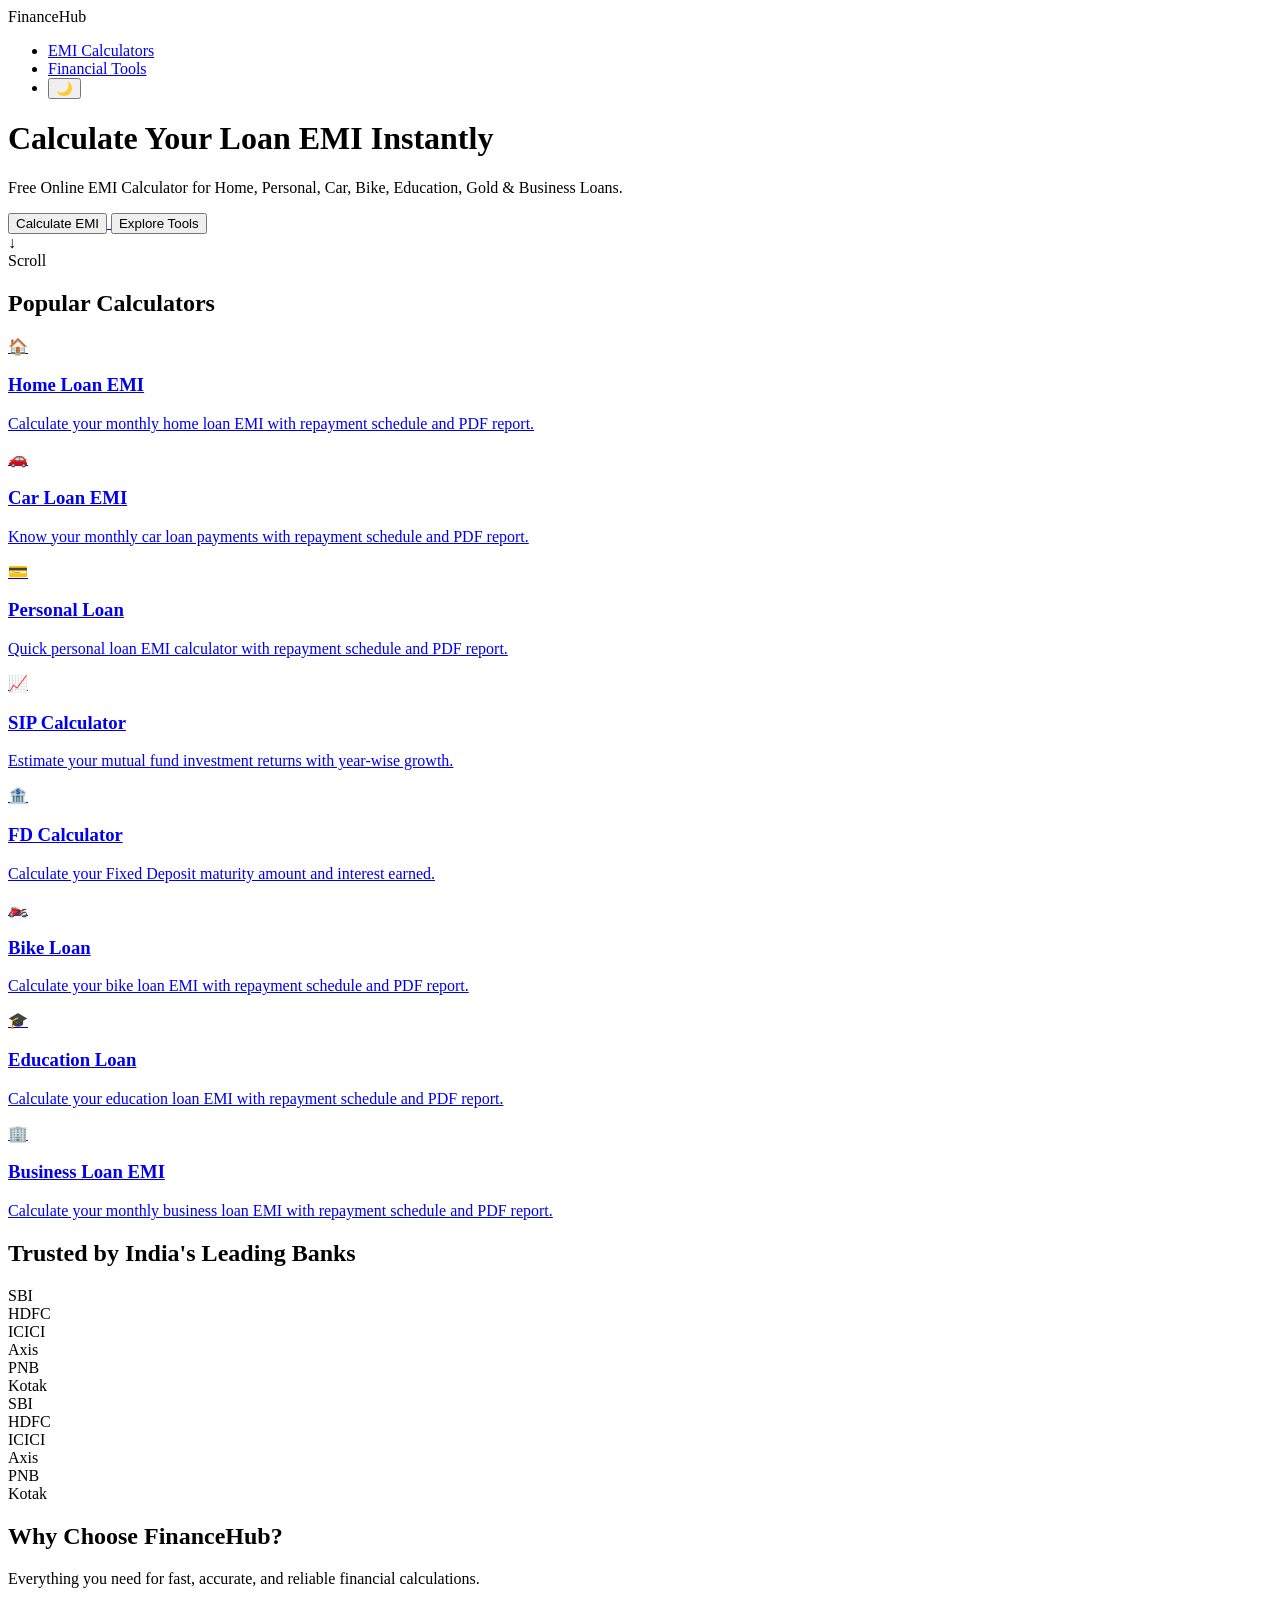
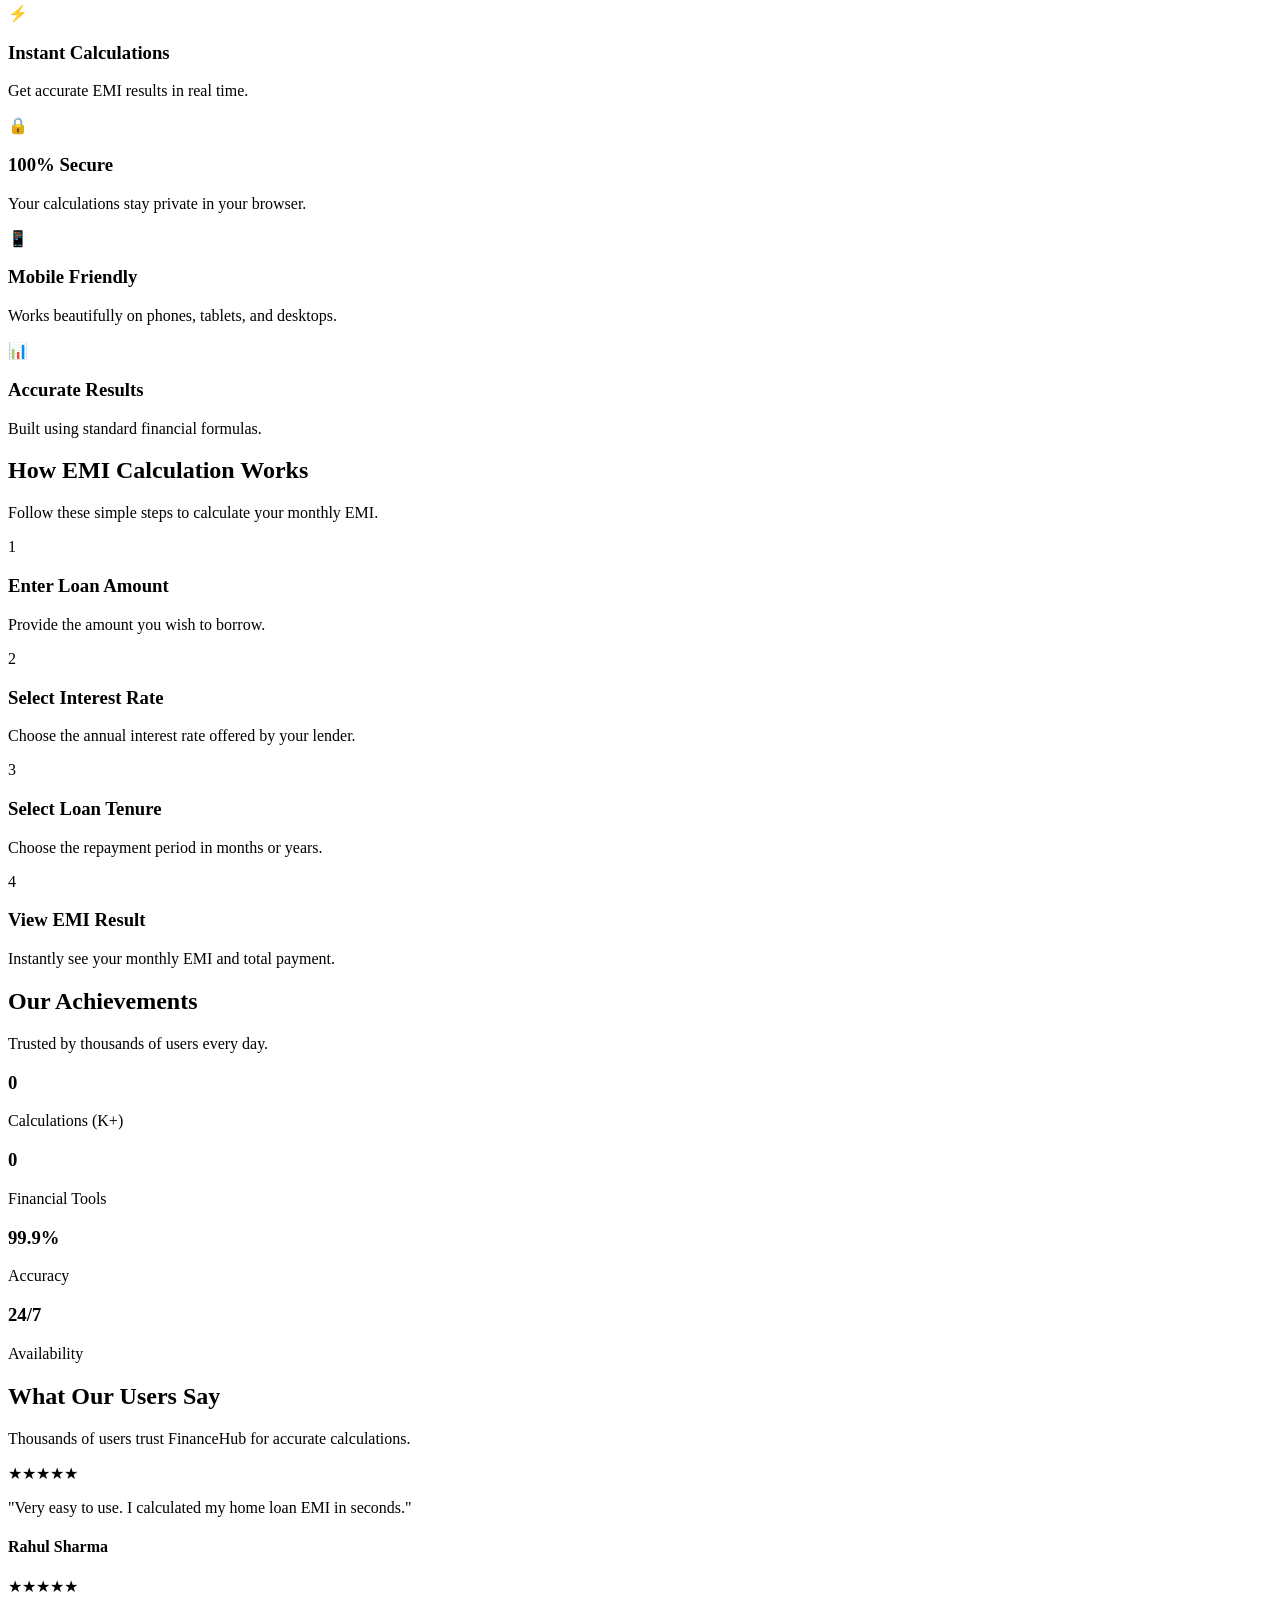
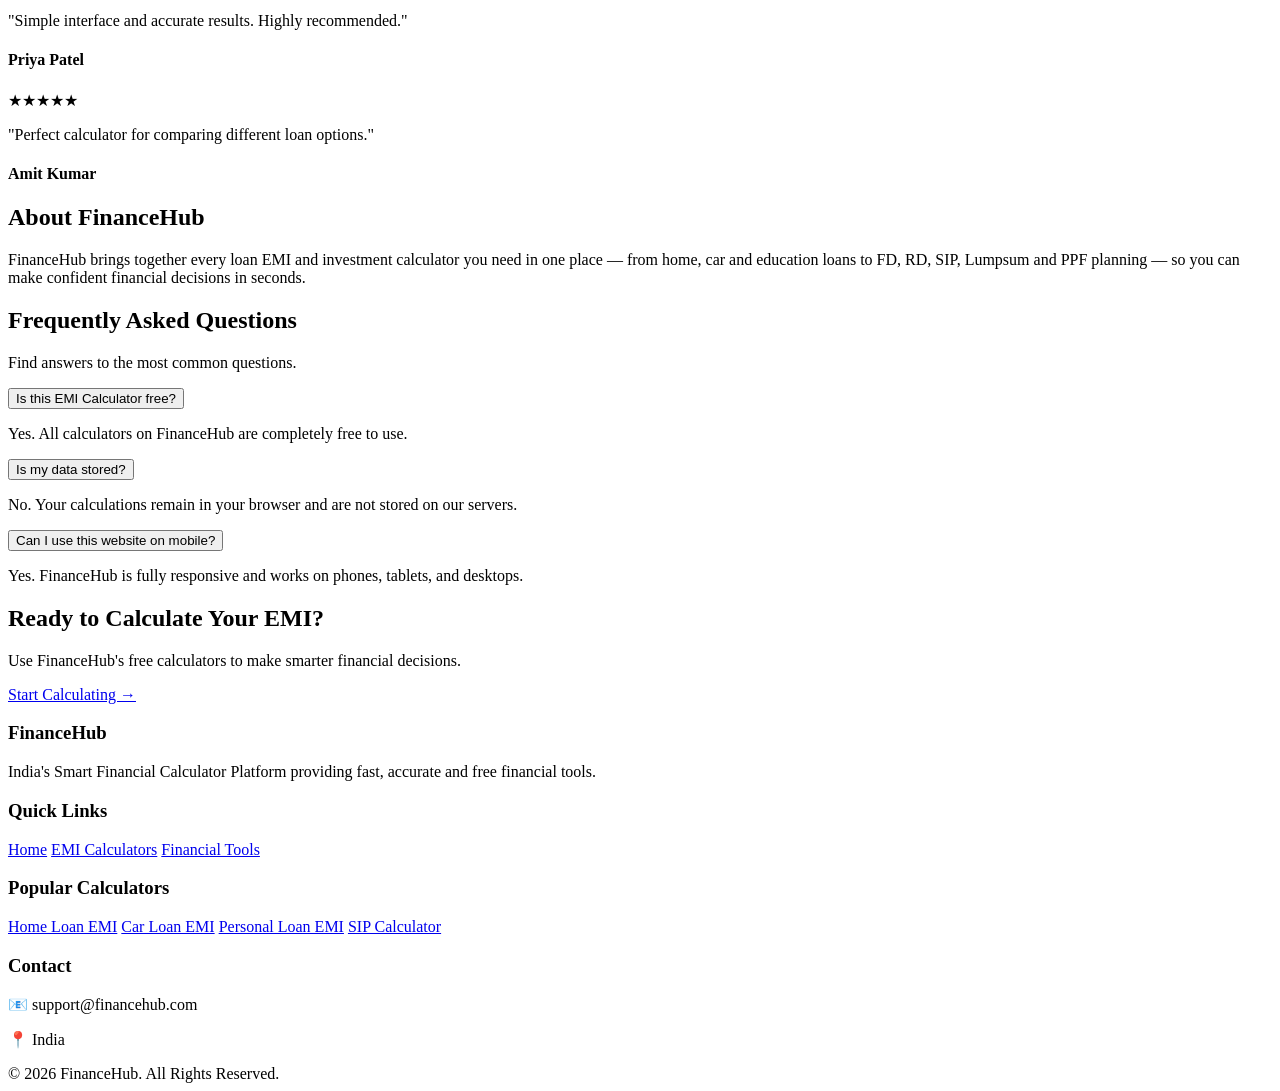
==== index.html @ 059f10df "Add files via upload" ====
<!DOCTYPE html>
<html lang="en">

<head>
    <meta charset="UTF-8">
    <meta name="viewport" content="width=device-width, initial-scale=1.0">

    <title>Finance Calculator Hub</title>

    <link rel="stylesheet" href="css/style.css">
</head>


<body>

    <!-- Navigation Bar -->
    <nav class="navbar">

        <div class="logo">
            FinanceHub
        </div>

        <ul class="menu">

            <li><a href="calculators.html">EMI Calculators</a></li>

            <li><a href="calculators.html">Financial Tools</a></li>

            <li><button id="themeToggle" class="theme-btn" aria-label="Toggle dark mode">🌙</button></li>

        </ul>

    </nav>
<!-- Hero Section -->
<header class="hero">

    <div class="background">
        <div class="blob blob1"></div>
        <div class="blob blob2"></div>
    </div>

    <div class="hero-content">

        <h1>
            Calculate Your Loan EMI
            <span>Instantly</span>
        </h1>

        <p>
            Free Online EMI Calculator for Home, Personal,
            Car, Bike, Education, Gold & Business Loans.
        </p>

        <div class="hero-buttons">

<a href="calculators/home-loan.html">
            <button class="primary-btn">
                Calculate EMI
            </button>
</a>
<a href="calculators.html">
            <button  class="secondary-btn">
                Explore Tools
            </button>
</a>
        </div>

    </div>

    <div class="scroll-indicator">
        ↓<br>
        Scroll
    </div>

</header>

<section class="calculators">

    <h2>Popular Calculators</h2>

    <div class="calculator-grid">
<a href="calculators/home-loan.html" class="calculator-card">
        <div class="card">
            
            <div class="icon">🏠</div>
            <h3>Home Loan EMI</h3>
            <p>Calculate your monthly home loan EMI with repayment schedule and PDF report.</p>
            
        </div>
</a>
<a href="calculators/car-loan.html" class="calculator-card">
        <div class="card">
            <div class="icon">🚗</div>
            <h3>Car Loan EMI</h3>
            <p>Know your monthly car loan payments with repayment schedule and PDF report.</p>
        </div>
</a>
<a href="calculators/personal-loan.html" class="calculator-card">
        <div class="card">
            <div class="icon">💳</div>
            <h3>Personal Loan</h3>
            <p>Quick personal loan EMI calculator with repayment schedule and PDF report.</p>
        </div>
</a>
<a href="calculators/sip-calculator.html" class="calculator-card">
        <div class="card">
            <div class="icon">📈</div>
            <h3>SIP Calculator</h3>
            <p>Estimate your mutual fund investment returns with year-wise growth.</p>
        </div>
</a>
<a href="calculators/fd-calculator.html" class="calculator-card">
        <div class="card">
            <div class="icon">🏦</div>
            <h3>FD Calculator</h3>
            <p>Calculate your Fixed Deposit maturity amount and interest earned.</p>
        </div>
</a>
<a href="calculators/bike-loan.html" class="calculator-card">
        <div class="card">
            <div class="icon">🏍️</div>
            <h3>Bike Loan</h3>
            <p>Calculate your bike loan EMI with repayment schedule and PDF report.</p>
        </div>
</a>
<a href="calculators/education-loan.html" class="calculator-card">
        <div class="card">
            <div class="icon">🎓</div>
            <h3>Education Loan</h3>
            <p>Calculate your education loan EMI with repayment schedule and PDF report.</p>
        </div>
</a>
<a href="calculators/business-loan.html" class="calculator-card">
        <div class="card">
            
            <div class="icon">🏢</div>
            <h3>Business Loan EMI</h3>
            <p>Calculate your monthly business loan EMI with repayment schedule and PDF report.</p>
            
        </div>
</a>
    </div>

</section>
<section class="trusted">

    <h2>Trusted by India's Leading Banks</h2>

    <div class="marquee">

        <div class="marquee-track">

            <div class="bank">SBI</div>
            <div class="bank">HDFC</div>
            <div class="bank">ICICI</div>
            <div class="bank">Axis</div>
            <div class="bank">PNB</div>
            <div class="bank">Kotak</div>

            <!-- Repeat for smooth looping -->

            <div class="bank">SBI</div>
            <div class="bank">HDFC</div>
            <div class="bank">ICICI</div>
            <div class="bank">Axis</div>
            <div class="bank">PNB</div>
            <div class="bank">Kotak</div>

        </div>

    </div>

</section>
<!-- ===========================
     Why Choose FinanceHub
=========================== -->

<section class="features reveal">

    <div class="section-title">
        <h2>Why Choose FinanceHub?</h2>
        
        <p>Everything you need for fast, accurate, and reliable financial calculations.</p>
    </div>
    

    <div class="feature-grid">

        <div class="feature-card">
            <div class="feature-icon">⚡</div>
            <h3>Instant Calculations</h3>
            <p>Get accurate EMI results in real time.</p>
        </div>

        <div class="feature-card">
            <div class="feature-icon">🔒</div>
            <h3>100% Secure</h3>
            <p>Your calculations stay private in your browser.</p>
        </div>

        <div class="feature-card">
            <div class="feature-icon">📱</div>
            <h3>Mobile Friendly</h3>
            <p>Works beautifully on phones, tablets, and desktops.</p>
        </div>

        <div class="feature-card">
            <div class="feature-icon">📊</div>
            <h3>Accurate Results</h3>
            <p>Built using standard financial formulas.</p>
        </div>

    </div>

</section>
<section class="process reveal">

    <div class="section-title">
        <h2>How EMI Calculation Works</h2>
        <p>Follow these simple steps to calculate your monthly EMI.</p>
    </div>

    <div class="timeline">

        <div class="timeline-item">
            <div class="circle">1</div>
            <div class="content">
                <h3>Enter Loan Amount</h3>
                <p>Provide the amount you wish to borrow.</p>
            </div>
        </div>

        <div class="timeline-item">
            <div class="circle">2</div>
            <div class="content">
                <h3>Select Interest Rate</h3>
                <p>Choose the annual interest rate offered by your lender.</p>
            </div>
        </div>

        <div class="timeline-item">
            <div class="circle">3</div>
            <div class="content">
                <h3>Select Loan Tenure</h3>
                <p>Choose the repayment period in months or years.</p>
            </div>
        </div>

        <div class="timeline-item">
            <div class="circle">4</div>
            <div class="content">
                <h3>View EMI Result</h3>
                <p>Instantly see your monthly EMI and total payment.</p>
            </div>
        </div>

    </div>

</section>
<!-- ===========================
     Statistics
=========================== -->

<section class="stats reveal">

    <div class="section-title">
        <h2>Our Achievements</h2>
        <p>Trusted by thousands of users every day.</p>
    </div>

    <div class="stats-grid">

        <div class="stat-card">
            <h3 class="counter" data-target="500">0</h3>
            <p>Calculations (K+)</p>
        </div>

        <div class="stat-card">
            <h3 class="counter" data-target="50">0</h3>
            <p>Financial Tools</p>
        </div>

        <div class="stat-card">
            <h3>99.9%</h3>
            <p>Accuracy</p>
        </div>

        <div class="stat-card">
            <h3>24/7</h3>
            <p>Availability</p>
        </div>

    </div>

</section>
<!-- ===========================
     Testimonials
=========================== -->

<section class="testimonials reveal">

    <div class="section-title">
        <h2>What Our Users Say</h2>
        <p>Thousands of users trust FinanceHub for accurate calculations.</p>
    </div>

    <div class="testimonial-grid">

        <div class="testimonial-card">
            <div class="stars">★★★★★</div>
            <p>"Very easy to use. I calculated my home loan EMI in seconds."</p>
            <h4>Rahul Sharma</h4>
        </div>

        <div class="testimonial-card">
            <div class="stars">★★★★★</div>
            <p>"Simple interface and accurate results. Highly recommended."</p>
            <h4>Priya Patel</h4>
        </div>

        <div class="testimonial-card">
            <div class="stars">★★★★★</div>
            <p>"Perfect calculator for comparing different loan options."</p>
            <h4>Amit Kumar</h4>
        </div>

    </div>

</section>
<section class="loan-info">

    <h2>About FinanceHub</h2>

    <p>
        FinanceHub brings together every loan EMI and investment calculator
        you need in one place — from home, car and education loans to FD,
        RD, SIP, Lumpsum and PPF planning — so you can make confident
        financial decisions in seconds.
    </p>

</section>
<!-- ===========================
     FAQ
=========================== -->

<section class="faq reveal">

    <div class="section-title">
        <h2>Frequently Asked Questions</h2>
        <p>Find answers to the most common questions.</p>
    </div>

    <div class="faq-container">

        <div class="faq-item">
            <button class="faq-question">
                Is this EMI Calculator free?
            </button>

            <div class="faq-answer">
                <p>Yes. All calculators on FinanceHub are completely free to use.</p>
            </div>
        </div>

        <div class="faq-item">
            <button class="faq-question">
                Is my data stored?
            </button>

            <div class="faq-answer">
                <p>No. Your calculations remain in your browser and are not stored on our servers.</p>
            </div>
        </div>

        <div class="faq-item">
            <button class="faq-question">
                Can I use this website on mobile?
            </button>

            <div class="faq-answer">
                <p>Yes. FinanceHub is fully responsive and works on phones, tablets, and desktops.</p>
            </div>
        </div>

    </div>

</section>
<!-- ===========================
     Call To Action
=========================== -->

<section class="cta reveal">

    <div class="cta-content">

        <h2>Ready to Calculate Your EMI?</h2>

        <p>
            Use FinanceHub's free calculators to make smarter financial decisions.
        </p>

        <a href="calculators.html" class="cta-button">
            Start Calculating →
        </a>

    </div>

</section>
<!-- ===========================
     Footer
=========================== -->

<footer class="footer">

    <div class="footer-grid">

        <div class="footer-column">
            <h3>FinanceHub</h3>
            <p>
                India's Smart Financial Calculator Platform providing fast,
                accurate and free financial tools.
            </p>
        </div>

        <div class="footer-column">
            <h3>Quick Links</h3>

            <a href="index.html">Home</a>
            <a href="calculators.html">EMI Calculators</a>
            <a href="calculators.html">Financial Tools</a>
        </div>

        <div class="footer-column">
            <h3>Popular Calculators</h3>

            <a href="calculators/home-loan.html">Home Loan EMI</a>
            <a href="calculators/car-loan.html">Car Loan EMI</a>
            <a href="calculators/personal-loan.html">Personal Loan EMI</a>
            <a href="calculators/sip-calculator.html">SIP Calculator</a>
        </div>

        <div class="footer-column">
            <h3>Contact</h3>

            <p>📧 support@financehub.com</p>
            <p>📍 India</p>
        </div>

    </div>

    <div class="footer-bottom">
        © 2026 FinanceHub. All Rights Reserved.
    </div>

</footer>
<script src="js/homepage.js"></script>
<script src="js/theme.js"></script>
</body>

</html>
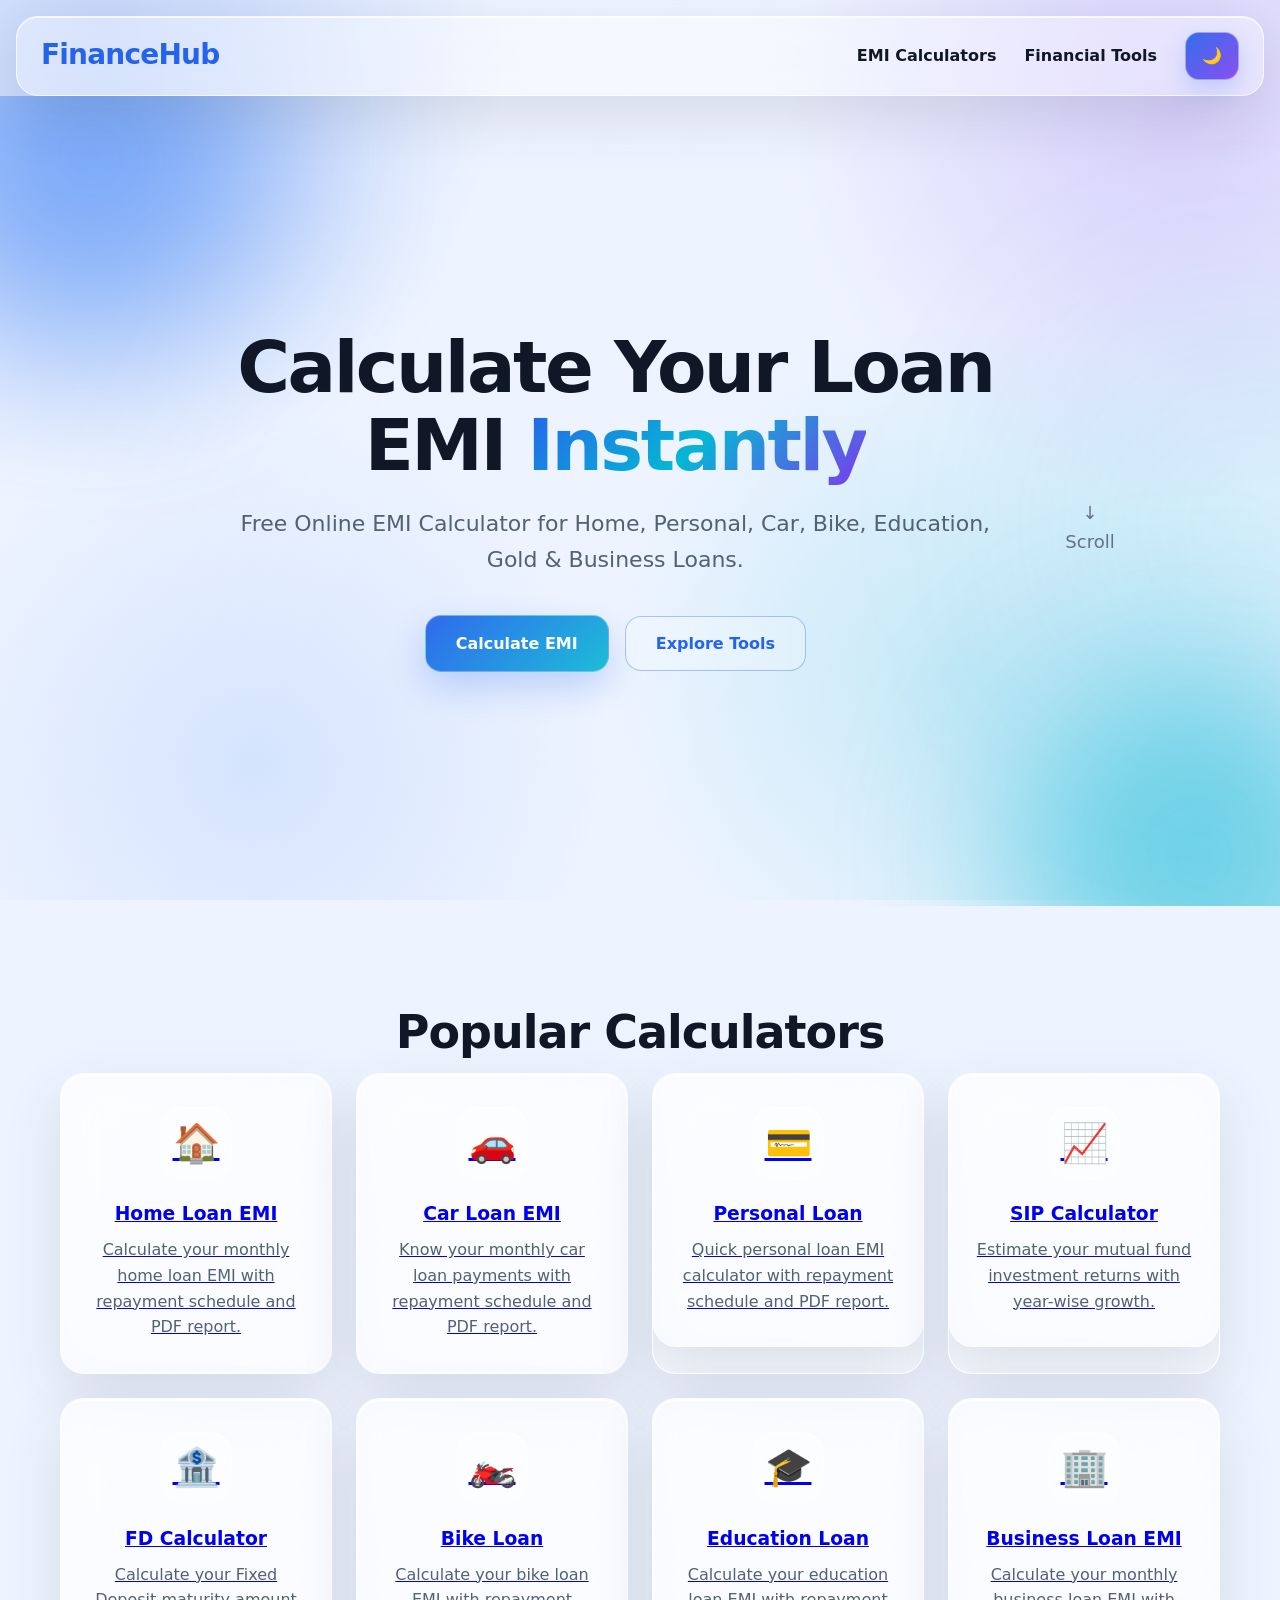
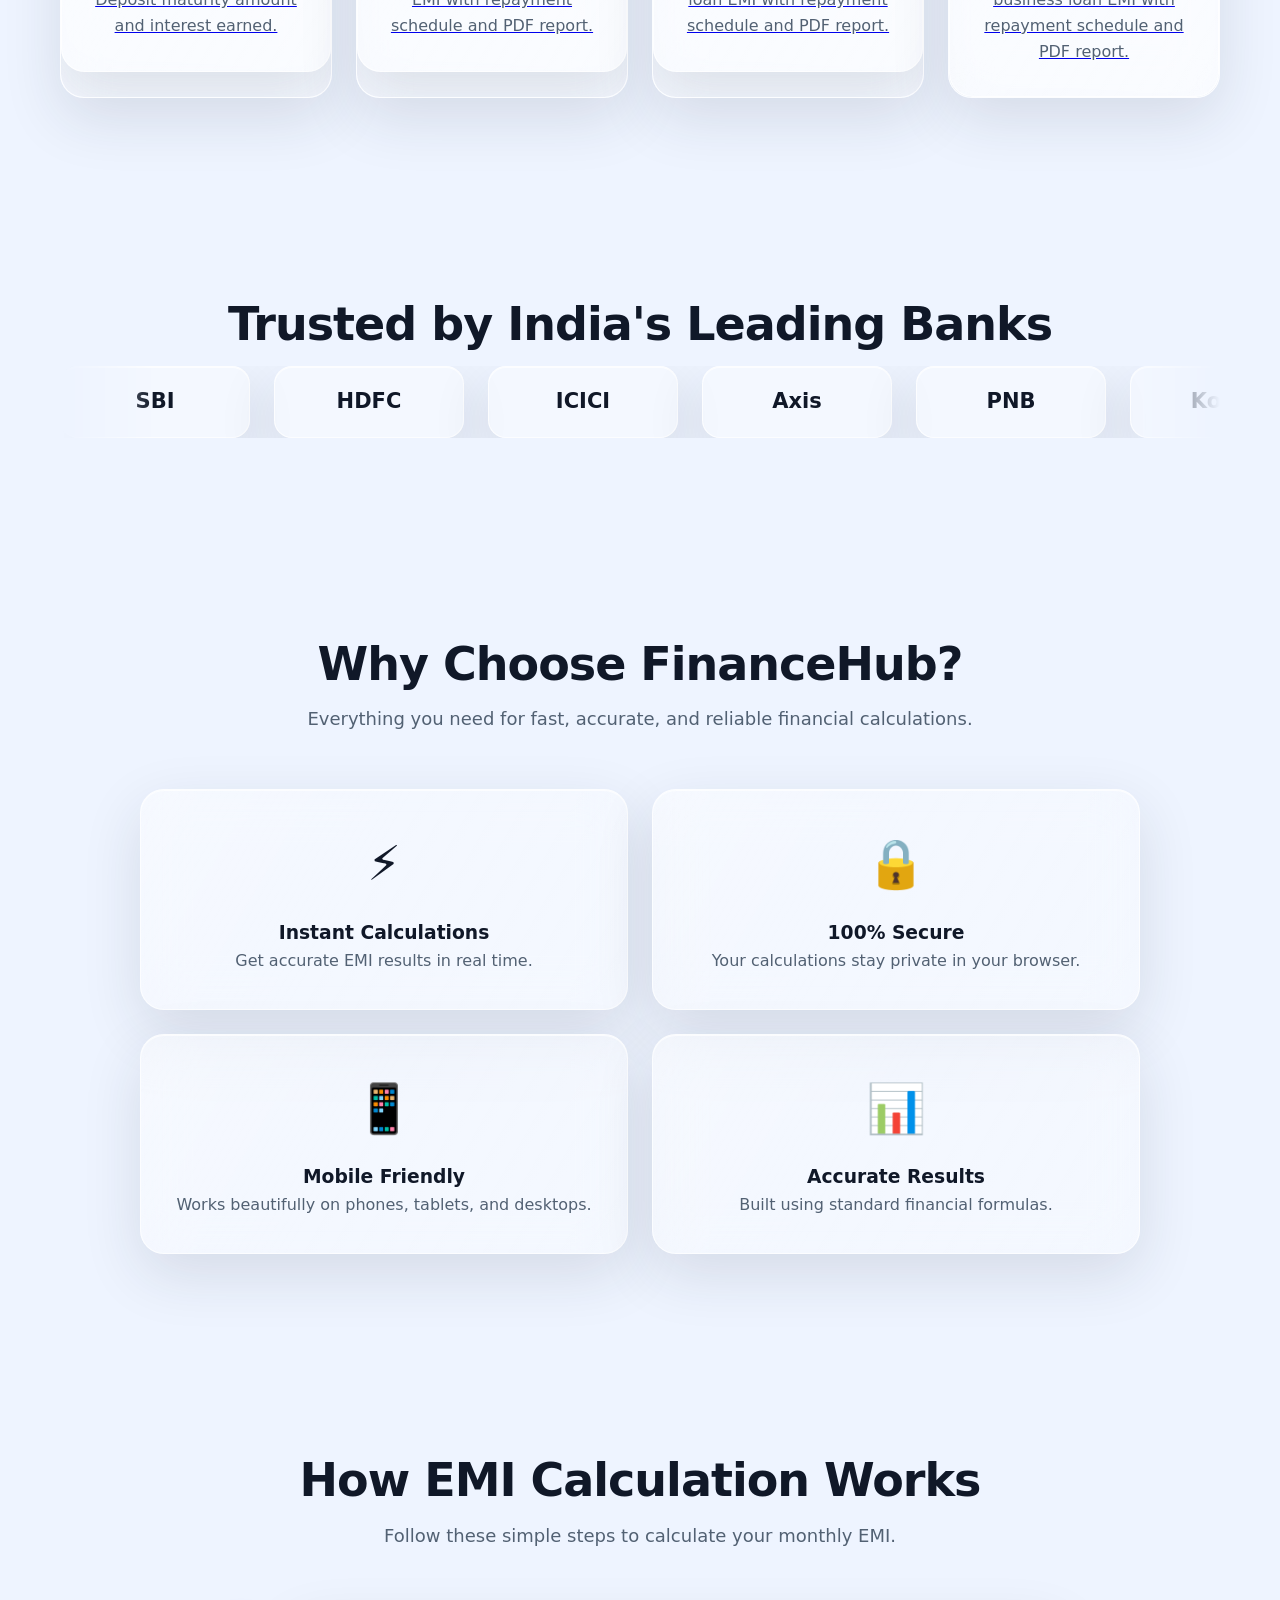
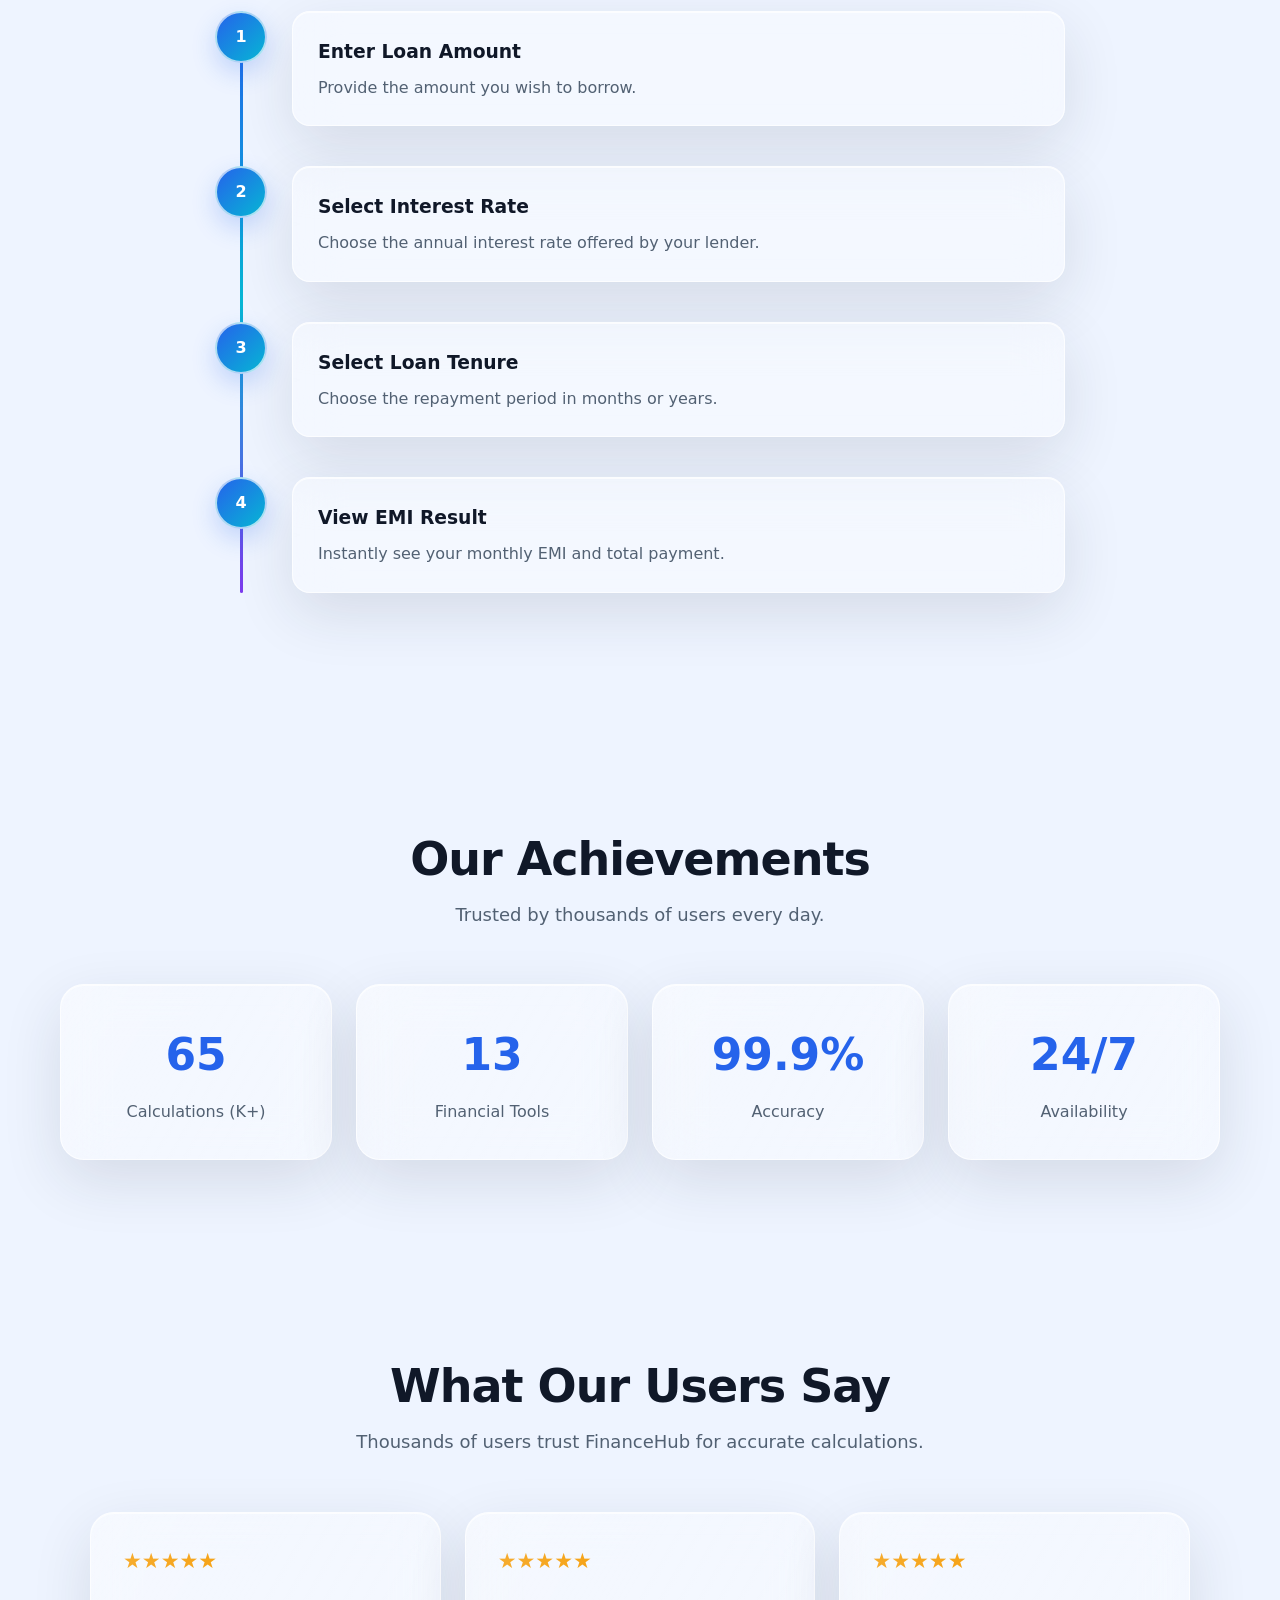
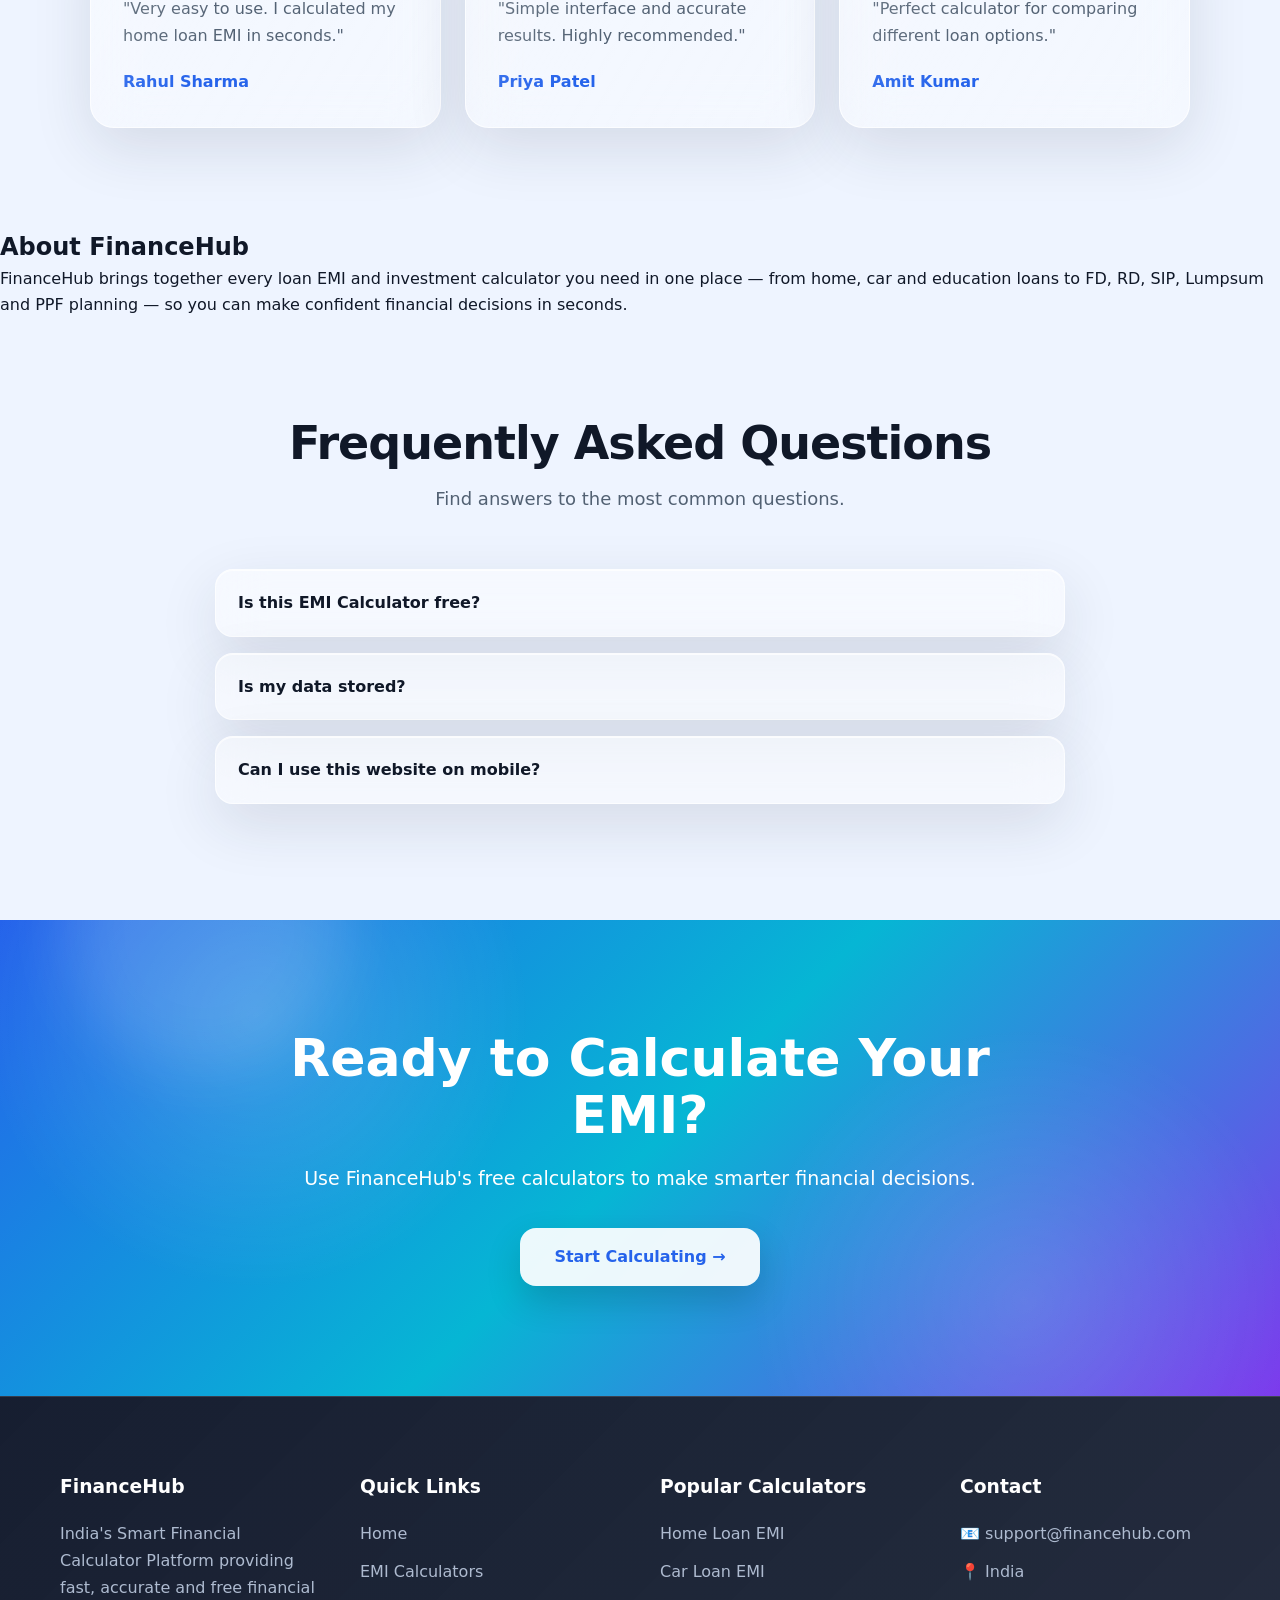
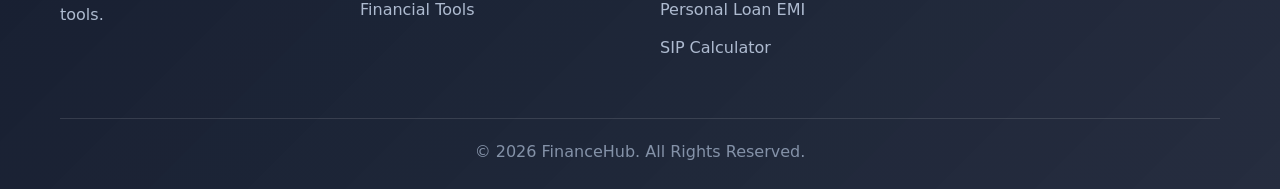
==== commit 086cce44: "Insert Google Ads script in index.html Added Google Ads script to the head section." ====
--- a/index.html
+++ b/index.html
@@ -2,6 +2,8 @@
 <html lang="en">
 
 <head>
+    <script async src="https://pagead2.googlesyndication.com/pagead/js/adsbygoogle.js?client=ca-pub-7634598987290374"
+     crossorigin="anonymous"></script>
     <meta charset="UTF-8">
     <meta name="viewport" content="width=device-width, initial-scale=1.0">
 
@@ -457,4 +459,4 @@
 <script src="js/theme.js"></script>
 </body>
 
-</html>+</html>
--- a/css/style.css
+++ b/css/style.css
@@ -0,0 +1,2076 @@
+/* =========================================================
+   FinanceHub — Complete Liquid Glass Design System
+   Replace your existing css/style.css with this file.
+   ========================================================= */
+
+/* =========================
+   1. Design Tokens
+   ========================= */
+:root {
+    --bg-color: #eef4ff;
+    --bg-secondary: #e5efff;
+
+    --text-color: #101828;
+    --text-primary: #101828;
+    --text-secondary: #526173;
+    --muted-text: #667085;
+
+    --card-color: rgba(255, 255, 255, 0.42);
+    --card-strong: rgba(255, 255, 255, 0.62);
+    --card-soft: rgba(255, 255, 255, 0.28);
+
+    --glass-bg: rgba(255, 255, 255, 0.34);
+    --glass-bg-strong: rgba(255, 255, 255, 0.58);
+    --glass-border: rgba(255, 255, 255, 0.72);
+
+    --primary-color: #2563eb;
+    --primary: #2563eb;
+    --primary-hover: #1d4ed8;
+    --secondary: #06b6d4;
+    --accent: #7c3aed;
+
+    --border-color: rgba(148, 163, 184, 0.24);
+
+    --bs-color:
+        0 20px 60px rgba(31, 41, 55, 0.10),
+        inset 0 1px 0 rgba(255, 255, 255, 0.70);
+
+    --glass-shadow:
+        0 20px 60px rgba(31, 41, 55, 0.12),
+        inset 0 1px 0 rgba(255, 255, 255, 0.70);
+
+    --glass-blur: blur(24px);
+
+    --radius-sm: 12px;
+    --radius-md: 18px;
+    --radius: 24px;
+    --radius-lg: 32px;
+
+    --container-width: 1200px;
+    --transition: 0.3s ease;
+}
+
+/* =========================
+   2. Dark Theme
+   Works with .dark on body/root
+   ========================= */
+.dark {
+    --bg-color: #070b17;
+    --bg-secondary: #0d1425;
+
+    --text-color: #f8fafc;
+    --text-primary: #f8fafc;
+    --text-secondary: #c4cedd;
+    --muted-text: #98a6ba;
+
+    --card-color: rgba(20, 28, 47, 0.54);
+    --card-strong: rgba(30, 41, 67, 0.70);
+    --card-soft: rgba(30, 41, 67, 0.42);
+
+    --glass-bg: rgba(24, 34, 56, 0.48);
+    --glass-bg-strong: rgba(31, 43, 70, 0.68);
+    --glass-border: rgba(148, 163, 184, 0.20);
+
+    --border-color: rgba(148, 163, 184, 0.20);
+
+    --bs-color:
+        0 24px 70px rgba(0, 0, 0, 0.34),
+        inset 0 1px 0 rgba(255, 255, 255, 0.06);
+
+    --glass-shadow:
+        0 24px 70px rgba(0, 0, 0, 0.34),
+        inset 0 1px 0 rgba(255, 255, 255, 0.06);
+}
+
+/* =========================
+   3. Reset
+   ========================= */
+* {
+    margin: 0;
+    padding: 0;
+    box-sizing: border-box;
+}
+
+html {
+    scroll-behavior: smooth;
+}
+
+body {
+    min-height: 100vh;
+    overflow-x: hidden;
+    color: var(--text-color);
+    font-family: Inter, ui-sans-serif, system-ui, -apple-system, BlinkMacSystemFont,
+        "Segoe UI", sans-serif;
+    line-height: 1.6;
+
+    background:
+        radial-gradient(circle at 8% 8%, rgba(37, 99, 235, 0.24), transparent 28%),
+        radial-gradient(circle at 92% 12%, rgba(124, 58, 237, 0.20), transparent 28%),
+        radial-gradient(circle at 75% 75%, rgba(6, 182, 212, 0.18), transparent 30%),
+        radial-gradient(circle at 20% 85%, rgba(59, 130, 246, 0.14), transparent 28%),
+        var(--bg-color);
+
+    background-attachment: fixed;
+    transition:
+        background 0.4s ease,
+        color 0.3s ease;
+}
+
+body::before {
+    content: "";
+    position: fixed;
+    inset: 0;
+    z-index: -2;
+    pointer-events: none;
+    background:
+        linear-gradient(
+            120deg,
+            rgba(255, 255, 255, 0.08),
+            transparent 35%,
+            rgba(255, 255, 255, 0.05)
+        );
+}
+
+body::after {
+    content: "";
+    position: fixed;
+    width: 420px;
+    height: 420px;
+    right: -180px;
+    top: 35%;
+    z-index: -1;
+    pointer-events: none;
+    border-radius: 50%;
+    background: rgba(6, 182, 212, 0.10);
+    filter: blur(100px);
+}
+
+/* =========================
+   4. Shared Glass Utility
+   ========================= */
+.glass,
+.navbar,
+.card,
+.feature-card,
+.stat-card,
+.testimonial-card,
+.content,
+.bank,
+.calculator-form,
+.result-card,
+.result-box,
+.calculator-card,
+.schedule-section,
+.faq-item {
+    background: var(--glass-bg);
+    border: 1px solid var(--glass-border);
+    box-shadow: var(--glass-shadow);
+    backdrop-filter: var(--glass-blur);
+    -webkit-backdrop-filter: var(--glass-blur);
+}
+
+.glass {
+    border-radius: var(--radius);
+}
+
+a,
+button,
+input,
+select {
+    font: inherit;
+}
+
+button {
+    cursor: pointer;
+}
+
+::selection {
+    background: rgba(37, 99, 235, 0.25);
+}
+
+/* =========================
+   5. Navigation
+   ========================= */
+.navbar {
+    position: sticky;
+    top: 16px;
+    z-index: 1000;
+
+    width: min(calc(100% - 32px), 1400px);
+    margin: 16px auto 0;
+    padding: 15px 24px;
+
+    display: flex;
+    align-items: center;
+    justify-content: space-between;
+    gap: 24px;
+
+    border-radius: 22px;
+}
+
+.logo {
+    color: var(--primary-color);
+    font-size: 28px;
+    font-weight: 800;
+    letter-spacing: -0.8px;
+    text-decoration: none;
+    white-space: nowrap;
+}
+
+.menu {
+    display: flex;
+    align-items: center;
+    gap: 28px;
+    list-style: none;
+}
+
+.menu a {
+    position: relative;
+    color: var(--text-color);
+    text-decoration: none;
+    font-weight: 600;
+    transition: color var(--transition);
+}
+
+.menu a::after {
+    content: "";
+    position: absolute;
+    left: 0;
+    bottom: -6px;
+    width: 0;
+    height: 2px;
+    border-radius: 10px;
+    background: linear-gradient(90deg, var(--primary), var(--secondary));
+    transition: width var(--transition);
+}
+
+.menu a:hover {
+    color: var(--primary);
+}
+
+.menu a:hover::after {
+    width: 100%;
+}
+
+.theme-btn {
+    border: 1px solid rgba(255, 255, 255, 0.42);
+    border-radius: 14px;
+    padding: 10px 16px;
+
+    color: #fff;
+    background: linear-gradient(
+        135deg,
+        rgba(37, 99, 235, 0.92),
+        rgba(124, 58, 237, 0.88)
+    );
+
+    box-shadow: 0 10px 25px rgba(37, 99, 235, 0.20);
+    transition:
+        transform var(--transition),
+        box-shadow var(--transition);
+}
+
+.theme-btn:hover {
+    transform: translateY(-2px);
+    box-shadow: 0 14px 30px rgba(37, 99, 235, 0.28);
+}
+
+/* =========================
+   6. Hero
+   ========================= */
+.hero {
+    position: relative;
+    min-height: 90vh;
+    padding: 80px 24px;
+
+    display: flex;
+    align-items: center;
+    justify-content: center;
+    text-align: center;
+
+    overflow: hidden;
+}
+
+.hero-content {
+    position: relative;
+    z-index: 3;
+    width: min(900px, 100%);
+}
+
+.hero h1 {
+    margin-bottom: 22px;
+    font-size: clamp(42px, 6vw, 72px);
+    line-height: 1.08;
+    letter-spacing: -2.5px;
+    font-weight: 850;
+}
+
+.hero h1 span {
+    background: linear-gradient(
+        135deg,
+        var(--primary),
+        var(--secondary),
+        var(--accent)
+    );
+    -webkit-background-clip: text;
+    background-clip: text;
+    color: transparent;
+}
+
+.hero p {
+    max-width: 760px;
+    margin: 0 auto 38px;
+    color: var(--text-secondary);
+    font-size: clamp(18px, 2vw, 22px);
+}
+
+.hero-buttons {
+    display: flex;
+    align-items: center;
+    justify-content: center;
+    gap: 16px;
+    flex-wrap: wrap;
+}
+
+.primary-btn,
+.secondary-btn,
+.cta-button {
+    border-radius: 16px;
+    font-weight: 700;
+    text-decoration: none;
+    transition:
+        transform var(--transition),
+        box-shadow var(--transition),
+        background var(--transition);
+}
+
+.primary-btn {
+    padding: 15px 30px;
+    color: #fff;
+    border: 1px solid rgba(255, 255, 255, 0.35);
+    background: linear-gradient(
+        135deg,
+        rgba(37, 99, 235, 0.95),
+        rgba(6, 182, 212, 0.90)
+    );
+    box-shadow: 0 15px 35px rgba(37, 99, 235, 0.24);
+}
+
+.primary-btn:hover {
+    transform: translateY(-4px);
+    box-shadow: 0 20px 42px rgba(37, 99, 235, 0.32);
+}
+
+.secondary-btn {
+    padding: 14px 30px;
+    color: var(--primary);
+    border: 1px solid rgba(37, 99, 235, 0.35);
+    background: rgba(255, 255, 255, 0.22);
+    backdrop-filter: blur(14px);
+    -webkit-backdrop-filter: blur(14px);
+}
+
+.secondary-btn:hover {
+    transform: translateY(-4px);
+    color: #fff;
+    background: rgba(37, 99, 235, 0.85);
+    box-shadow: 0 15px 35px rgba(37, 99, 235, 0.22);
+}
+
+/* Hero floating blobs */
+.background {
+    position: absolute;
+    inset: 0;
+    z-index: 0;
+    pointer-events: none;
+}
+
+.blob {
+    position: absolute;
+    width: 380px;
+    height: 380px;
+    border-radius: 50%;
+    filter: blur(85px);
+    opacity: 0.55;
+    animation: float 9s ease-in-out infinite;
+}
+
+.blob1 {
+    top: -130px;
+    left: -100px;
+    background: #3b82f6;
+}
+
+.blob2 {
+    right: -110px;
+    bottom: -140px;
+    background: #06b6d4;
+    animation-delay: 3s;
+}
+
+@keyframes float {
+    0%, 100% {
+        transform: translate3d(0, 0, 0) scale(1);
+    }
+
+    50% {
+        transform: translate3d(0, 35px, 0) scale(1.08);
+    }
+}
+
+.scroll-indicator {
+    margin-top: 55px;
+    color: var(--muted-text);
+    font-size: 18px;
+    animation: bounce 1.6s infinite;
+}
+
+@keyframes bounce {
+    0%, 100% {
+        transform: translateY(0);
+    }
+
+    50% {
+        transform: translateY(9px);
+    }
+}
+
+/* =========================
+   7. Common Sections
+   ========================= */
+.calculators,
+.trusted,
+.features,
+.process,
+.stats,
+.testimonials,
+.faq {
+    position: relative;
+    padding: 100px 60px;
+    background: transparent;
+}
+
+.section-title {
+    max-width: 720px;
+    margin: 0 auto 55px;
+    text-align: center;
+}
+
+.section-title h2,
+.calculators h2,
+.trusted h2 {
+    margin-bottom: 15px;
+    font-size: clamp(32px, 4vw, 46px);
+    line-height: 1.15;
+    letter-spacing: -1px;
+}
+
+.section-title p {
+    color: var(--text-secondary);
+    font-size: 18px;
+}
+
+/* =========================
+   8. Popular Calculators
+   ========================= */
+.calculators h2,
+.trusted h2 {
+    text-align: center;
+}
+
+.calculator-grid {
+    width: min(var(--container-width), 100%);
+    margin: 0 auto;
+    display: grid;
+    grid-template-columns: repeat(4, 1fr);
+    gap: 24px;
+}
+
+.card {
+    position: relative;
+    padding: 32px 26px;
+    border-radius: var(--radius);
+    text-align: center;
+    overflow: hidden;
+    transition:
+        transform var(--transition),
+        box-shadow var(--transition),
+        background var(--transition);
+}
+
+.card::before,
+.feature-card::before,
+.stat-card::before,
+.testimonial-card::before,
+.calculator-form::before,
+.result-card::before {
+    content: "";
+    position: absolute;
+    inset: 0;
+    pointer-events: none;
+    background: linear-gradient(
+        120deg,
+        rgba(255, 255, 255, 0.20),
+        transparent 45%,
+        rgba(255, 255, 255, 0.08)
+    );
+}
+
+.card:hover {
+    transform: translateY(-9px);
+    box-shadow:
+        0 25px 55px rgba(31, 41, 55, 0.15),
+        inset 0 1px 0 rgba(255, 255, 255, 0.80);
+}
+
+.icon {
+    position: relative;
+    z-index: 1;
+    display: grid;
+    place-items: center;
+    width: 72px;
+    height: 72px;
+    margin: 0 auto 20px;
+    border-radius: 22px;
+    font-size: 38px;
+    background: rgba(255, 255, 255, 0.28);
+    border: 1px solid rgba(255, 255, 255, 0.50);
+    box-shadow: inset 0 1px 0 rgba(255, 255, 255, 0.70);
+}
+
+.card h3,
+.card p,
+.card a {
+    position: relative;
+    z-index: 1;
+}
+
+.card h3 {
+    margin-bottom: 8px;
+}
+
+.card p {
+    color: var(--text-secondary);
+}
+
+/* =========================
+   9. Trusted Banks
+   ========================= */
+.trusted {
+    text-align: center;
+}
+
+.marquee {
+    width: 100%;
+    overflow: hidden;
+    mask-image: linear-gradient(
+        90deg,
+        transparent,
+        #000 8%,
+        #000 92%,
+        transparent
+    );
+}
+
+.marquee-track {
+    display: flex;
+    width: max-content;
+    gap: 24px;
+    animation: marquee 35s linear infinite;
+}
+
+.bank {
+    min-width: 190px;
+    padding: 18px 28px;
+    border-radius: 18px;
+    font-size: 21px;
+    font-weight: 750;
+    white-space: nowrap;
+}
+
+@keyframes marquee {
+    from {
+        transform: translateX(0);
+    }
+
+    to {
+        transform: translateX(-50%);
+    }
+}
+
+/* =========================
+   10. Features
+   ========================= */
+.feature-grid {
+    width: min(1000px, 100%);
+    margin: auto;
+    display: grid;
+    grid-template-columns: repeat(2, 1fr);
+    gap: 24px;
+}
+
+.feature-card {
+    position: relative;
+    padding: 35px;
+    border-radius: var(--radius);
+    text-align: center;
+    overflow: hidden;
+    transition:
+        transform var(--transition),
+        box-shadow var(--transition);
+}
+
+.feature-card:hover {
+    transform: translateY(-7px) scale(1.01);
+}
+
+.feature-icon {
+    position: relative;
+    z-index: 1;
+    margin-bottom: 16px;
+    font-size: 48px;
+}
+
+.feature-card h3,
+.feature-card p {
+    position: relative;
+    z-index: 1;
+}
+
+.feature-card p {
+    color: var(--text-secondary);
+}
+
+/* =========================
+   11. Process Timeline
+   ========================= */
+.timeline {
+    position: relative;
+    width: min(850px, 100%);
+    margin: 60px auto 0;
+}
+
+.timeline::before {
+    content: "";
+    position: absolute;
+    left: 25px;
+    top: 0;
+    width: 3px;
+    height: 100%;
+    border-radius: 10px;
+    background: linear-gradient(
+        180deg,
+        var(--primary),
+        var(--secondary),
+        var(--accent)
+    );
+}
+
+.timeline-item {
+    position: relative;
+    display: flex;
+    gap: 25px;
+    margin-bottom: 40px;
+}
+
+.circle {
+    position: relative;
+    z-index: 2;
+    flex: 0 0 52px;
+    width: 52px;
+    height: 52px;
+
+    display: flex;
+    align-items: center;
+    justify-content: center;
+
+    border-radius: 50%;
+    color: #fff;
+    font-weight: 800;
+
+    background: linear-gradient(135deg, var(--primary), var(--secondary));
+    border: 2px solid rgba(255, 255, 255, 0.65);
+    box-shadow: 0 10px 25px rgba(37, 99, 235, 0.22);
+}
+
+.content {
+    position: relative;
+    flex: 1;
+    padding: 25px;
+    border-radius: var(--radius-md);
+}
+
+.content h3 {
+    margin-bottom: 8px;
+}
+
+.content p {
+    color: var(--text-secondary);
+}
+
+/* =========================
+   12. Statistics
+   ========================= */
+.stats-grid {
+    width: min(var(--container-width), 100%);
+    margin: 55px auto 0;
+    display: grid;
+    grid-template-columns: repeat(4, 1fr);
+    gap: 24px;
+}
+
+.stat-card {
+    position: relative;
+    padding: 35px 25px;
+    border-radius: var(--radius);
+    text-align: center;
+    overflow: hidden;
+}
+
+.stat-card h3 {
+    position: relative;
+    z-index: 1;
+    margin-bottom: 8px;
+    color: var(--primary);
+    font-size: 44px;
+}
+
+.stat-card p {
+    position: relative;
+    z-index: 1;
+    color: var(--text-secondary);
+}
+
+/* =========================
+   13. Testimonials
+   ========================= */
+.testimonial-grid {
+    width: min(1100px, 100%);
+    margin: 55px auto 0;
+    display: grid;
+    grid-template-columns: repeat(3, 1fr);
+    gap: 24px;
+}
+
+.testimonial-card {
+    position: relative;
+    padding: 32px;
+    border-radius: var(--radius);
+    overflow: hidden;
+    transition:
+        transform var(--transition),
+        box-shadow var(--transition);
+}
+
+.testimonial-card:hover {
+    transform: translateY(-8px);
+}
+
+.stars {
+    margin-bottom: 16px;
+    color: #f59e0b;
+    font-size: 21px;
+}
+
+.testimonial-card p {
+    margin-bottom: 20px;
+    color: var(--text-secondary);
+    line-height: 1.7;
+}
+
+.testimonial-card h4 {
+    color: var(--primary);
+}
+
+/* =========================
+   14. FAQ
+   ========================= */
+.faq-container {
+    width: min(850px, 100%);
+    margin: 55px auto 0;
+}
+
+.faq-item {
+    margin-bottom: 16px;
+    border-radius: 18px;
+    overflow: hidden;
+}
+
+.faq-question {
+    width: 100%;
+    padding: 20px 22px;
+
+    display: flex;
+    align-items: center;
+    justify-content: space-between;
+
+    color: var(--text-color);
+    text-align: left;
+    font-weight: 700;
+
+    border: none;
+    background: rgba(255, 255, 255, 0.18);
+    transition: background var(--transition);
+}
+
+.faq-question:hover {
+    background: rgba(255, 255, 255, 0.30);
+}
+
+.faq-answer {
+    max-height: 0;
+    overflow: hidden;
+    background: rgba(255, 255, 255, 0.10);
+    transition: max-height 0.45s ease;
+}
+
+.faq-answer p {
+    padding: 20px 22px;
+    color: var(--text-secondary);
+}
+
+/* =========================
+   15. CTA
+   ========================= */
+.cta {
+    position: relative;
+    padding: 110px 40px;
+    text-align: center;
+    color: #fff;
+    overflow: hidden;
+
+    background:
+        radial-gradient(circle at 20% 20%, rgba(255,255,255,.16), transparent 25%),
+        radial-gradient(circle at 80% 80%, rgba(255,255,255,.12), transparent 25%),
+        linear-gradient(135deg, #2563eb, #06b6d4, #7c3aed);
+}
+
+.cta::before {
+    content: "";
+    position: absolute;
+    width: 280px;
+    height: 280px;
+    left: 5%;
+    top: -130px;
+    border-radius: 50%;
+    background: rgba(255,255,255,.12);
+    filter: blur(30px);
+}
+
+.cta-content {
+    position: relative;
+    z-index: 1;
+    width: min(720px, 100%);
+    margin: auto;
+}
+
+.cta h2 {
+    margin-bottom: 18px;
+    font-size: clamp(36px, 5vw, 52px);
+    line-height: 1.1;
+}
+
+.cta p {
+    margin-bottom: 34px;
+    font-size: 19px;
+    line-height: 1.7;
+}
+
+.cta-button {
+    display: inline-block;
+    padding: 16px 34px;
+    color: var(--primary);
+    background: rgba(255, 255, 255, 0.92);
+    box-shadow: 0 15px 35px rgba(0, 0, 0, 0.16);
+}
+
+.cta-button:hover {
+    transform: translateY(-4px);
+    box-shadow: 0 20px 45px rgba(0, 0, 0, 0.22);
+}
+
+/* =========================
+   16. Footer
+   ========================= */
+.footer {
+    padding: 75px 60px 25px;
+    color: #e2e8f0;
+    background:
+        linear-gradient(
+            135deg,
+            rgba(15, 23, 42, 0.97),
+            rgba(15, 23, 42, 0.90)
+        );
+    border-top: 1px solid rgba(255,255,255,.12);
+}
+
+.footer-grid {
+    width: min(var(--container-width), 100%);
+    margin: auto;
+    display: grid;
+    grid-template-columns: repeat(4, 1fr);
+    gap: 40px;
+}
+
+.footer-column h3 {
+    margin-bottom: 18px;
+    color: #fff;
+}
+
+.footer-column p,
+.footer-column a {
+    display: block;
+    margin-bottom: 11px;
+    color: #aebbd0;
+    text-decoration: none;
+    line-height: 1.7;
+    transition: color var(--transition);
+}
+
+.footer-column a:hover {
+    color: #67e8f9;
+}
+
+.footer-bottom {
+    width: min(var(--container-width), 100%);
+    margin: 45px auto 0;
+    padding-top: 20px;
+    text-align: center;
+    color: #8492a8;
+    border-top: 1px solid rgba(255, 255, 255, 0.12);
+}
+
+/* =========================
+   17. Calculator Directory/Page
+   ========================= */
+.calculator-page {
+    width: min(var(--container-width), 100%);
+    margin: auto;
+    padding: 85px 20px;
+}
+
+.calculator-page > h1 {
+    margin-bottom: 10px;
+    text-align: center;
+    font-size: clamp(36px, 5vw, 52px);
+    letter-spacing: -1.5px;
+}
+
+.calculator-page > p {
+    max-width: 750px;
+    margin: 0 auto 45px;
+    color: var(--text-secondary);
+    text-align: center;
+    font-size: 18px;
+}
+
+.calculator-container {
+    position: relative;
+    display: grid;
+    grid-template-columns: 1fr 1fr;
+    gap: 28px;
+    padding: 28px;
+    border-radius: var(--radius-lg);
+
+    background: rgba(255, 255, 255, 0.16);
+    border: 1px solid var(--glass-border);
+    box-shadow: var(--glass-shadow);
+    backdrop-filter: var(--glass-blur);
+    -webkit-backdrop-filter: var(--glass-blur);
+}
+
+.calculator-form,
+.result-card {
+    position: relative;
+    padding: 32px;
+    border-radius: var(--radius);
+    overflow: hidden;
+}
+
+.calculator-form h2,
+.result-card h2 {
+    position: relative;
+    z-index: 1;
+    margin-bottom: 25px;
+}
+
+/* =========================
+   18. Calculator Inputs
+   ========================= */
+.input-group {
+    position: relative;
+    margin-bottom: 22px;
+}
+
+.input-group label,
+.calculator-form label {
+    position: relative;
+    z-index: 1;
+    display: block;
+    margin-bottom: 9px;
+    color: var(--text-primary);
+    font-weight: 700;
+}
+
+.input-group input,
+.input-group select,
+.calculator-form input,
+.calculator-form select {
+    width: 100%;
+    padding: 15px 17px;
+
+    color: var(--text-color);
+    font-size: 17px;
+
+    border: 1px solid rgba(148, 163, 184, 0.30);
+    border-radius: 15px;
+    outline: none;
+
+    background: rgba(255, 255, 255, 0.28);
+
+    backdrop-filter: blur(10px);
+    -webkit-backdrop-filter: blur(10px);
+
+    transition:
+        border-color var(--transition),
+        box-shadow var(--transition),
+        background var(--transition);
+}
+
+.dark .input-group input,
+.dark .input-group select,
+.dark .calculator-form input,
+.dark .calculator-form select {
+    background: rgba(15, 23, 42, 0.40);
+}
+
+.input-group input::placeholder,
+.calculator-form input::placeholder {
+    color: var(--muted-text);
+}
+
+.input-group input:focus,
+.input-group select:focus,
+.calculator-form input:focus,
+.calculator-form select:focus {
+    border-color: rgba(37, 99, 235, 0.70);
+    background: rgba(255, 255, 255, 0.42);
+    box-shadow:
+        0 0 0 4px rgba(37, 99, 235, 0.10),
+        0 10px 25px rgba(37, 99, 235, 0.08);
+}
+
+.dark .input-group input:focus,
+.dark .input-group select:focus,
+.dark .calculator-form input:focus,
+.dark .calculator-form select:focus {
+    background: rgba(30, 41, 59, 0.55);
+}
+
+.calculator-form button {
+    width: 100%;
+    margin-top: 8px;
+    padding: 16px 20px;
+
+    color: #fff;
+    border: 1px solid rgba(255, 255, 255, 0.38);
+    border-radius: 15px;
+
+    background: linear-gradient(
+        135deg,
+        rgba(37, 99, 235, 0.95),
+        rgba(6, 182, 212, 0.88)
+    );
+
+    box-shadow: 0 14px 30px rgba(37, 99, 235, 0.20);
+
+    transition:
+        transform var(--transition),
+        box-shadow var(--transition);
+}
+
+.calculator-form button:hover {
+    transform: translateY(-3px);
+    box-shadow: 0 18px 38px rgba(37, 99, 235, 0.28);
+}
+
+/* =========================
+   19. Results
+   ========================= */
+.result-card {
+    min-height: 100%;
+}
+
+.result-box {
+    position: relative;
+    padding: 20px;
+    margin-top: 16px;
+    border-radius: 18px;
+    background: rgba(255, 255, 255, 0.25);
+    transition:
+        transform var(--transition),
+        background var(--transition),
+        box-shadow var(--transition);
+}
+
+.result-box:hover {
+    transform: translateY(-3px);
+    background: rgba(255, 255, 255, 0.36);
+}
+
+.dark .result-box:hover {
+    background: rgba(51, 65, 85, 0.48);
+}
+
+.result-box span {
+    display: block;
+    margin-bottom: 7px;
+    color: var(--text-secondary);
+    font-size: 14px;
+    font-weight: 600;
+}
+
+.result-box h3 {
+    color: var(--primary);
+    font-size: clamp(24px, 3vw, 32px);
+    line-height: 1.2;
+}
+
+.result-item {
+    display: flex;
+    align-items: center;
+    justify-content: space-between;
+    gap: 20px;
+    margin: 18px 0;
+    padding-bottom: 14px;
+    color: var(--text-secondary);
+    border-bottom: 1px solid var(--border-color);
+}
+
+.result-item strong {
+    color: var(--primary);
+}
+
+/* =========================
+   20. Chart
+   ========================= */
+#emiChart {
+    display: block;
+    width: min(350px, 100%) !important;
+    height: auto !important;
+    max-width: 350px;
+    margin: 35px auto 0;
+}
+
+/* =========================
+   21. Schedule / Table
+   ========================= */
+.schedule-section {
+    position: relative;
+    margin-top: 45px;
+    padding: 28px;
+    border-radius: var(--radius);
+    overflow: hidden;
+}
+
+.table-wrapper {
+    width: 100%;
+    margin-top: 25px;
+    overflow-x: auto;
+    border-radius: 16px;
+}
+
+table {
+    width: 100%;
+    min-width: 650px;
+    border-collapse: collapse;
+    background: rgba(255, 255, 255, 0.16);
+    border-radius: 16px;
+    overflow: hidden;
+}
+
+th {
+    padding: 15px;
+    color: #fff;
+    text-align: center;
+    white-space: nowrap;
+    background: linear-gradient(135deg, var(--primary), var(--secondary));
+}
+
+td {
+    padding: 13px;
+    color: var(--text-secondary);
+    text-align: center;
+    border-bottom: 1px solid var(--border-color);
+}
+
+tr {
+    transition: background var(--transition);
+}
+
+tr:hover {
+    background: rgba(255, 255, 255, 0.22);
+}
+
+.dark tr:hover {
+    background: rgba(51, 65, 85, 0.28);
+}
+
+/* =========================
+   22. Error Messages
+   ========================= */
+.error-message {
+    min-height: 20px;
+    margin-top: 10px;
+    color: #dc2626;
+    font-size: 14px;
+    font-weight: 600;
+}
+
+.dark .error-message {
+    color: #fca5a5;
+}
+
+/* =========================
+   23. Calculator Cards
+   ========================= */
+.calculator-card {
+    position: relative;
+    border-radius: var(--radius);
+    overflow: hidden;
+    background: var(--glass-bg);
+}
+
+/* =========================
+   24. Scroll Reveal
+   ========================= */
+.reveal {
+    opacity: 0;
+    transform: translateY(60px);
+    transition:
+        opacity 0.8s ease,
+        transform 0.8s ease;
+}
+
+.reveal.active {
+    opacity: 1;
+    transform: translateY(0);
+}
+
+/* =========================
+   25. Search
+   ========================= */
+.search-container {
+    width: min(700px, 100%);
+    margin: 0 auto 45px;
+}
+
+.search-container input,
+#calculatorSearch {
+    width: 100%;
+    padding: 16px 20px;
+
+    color: var(--text-color);
+    font-size: 17px;
+
+    border: 1px solid var(--glass-border);
+    border-radius: 18px;
+    outline: none;
+
+    background: var(--glass-bg-strong);
+
+    box-shadow: var(--glass-shadow);
+    backdrop-filter: var(--glass-blur);
+    -webkit-backdrop-filter: var(--glass-blur);
+
+    transition:
+        border-color var(--transition),
+        box-shadow var(--transition);
+}
+
+.search-container input:focus,
+#calculatorSearch:focus {
+    border-color: rgba(37, 99, 235, 0.55);
+    box-shadow:
+        0 0 0 4px rgba(37, 99, 235, 0.10),
+        var(--glass-shadow);
+}
+
+/* =========================
+   26. Utility
+   ========================= */
+.hidden {
+    display: none !important;
+}
+
+.no-scroll {
+    overflow: hidden;
+}
+
+/* =========================
+   27. Responsive — Tablet
+   ========================= */
+@media (max-width: 1100px) {
+    .calculator-grid {
+        grid-template-columns: repeat(2, 1fr);
+    }
+
+    .stats-grid {
+        grid-template-columns: repeat(2, 1fr);
+    }
+
+    .footer-grid {
+        grid-template-columns: repeat(2, 1fr);
+    }
+}
+
+/* =========================
+   28. Responsive — Mobile
+   ========================= */
+@media (max-width: 768px) {
+    .navbar {
+        top: 8px;
+        width: calc(100% - 16px);
+        margin-top: 8px;
+        padding: 15px 18px;
+        flex-direction: column;
+        gap: 15px;
+    }
+
+    .logo {
+        font-size: 25px;
+    }
+
+    .menu {
+        width: 100%;
+        justify-content: center;
+        gap: 16px;
+        flex-wrap: wrap;
+    }
+
+    .menu a {
+        font-size: 14px;
+    }
+
+    .hero {
+        min-height: 90vh;
+        padding: 65px 20px;
+    }
+
+    .hero h1 {
+        font-size: 42px;
+        letter-spacing: -1.5px;
+    }
+
+    .hero p {
+        font-size: 17px;
+    }
+
+    .hero-buttons {
+        flex-direction: column;
+        width: 100%;
+    }
+
+    .primary-btn,
+    .secondary-btn {
+        width: min(320px, 100%);
+    }
+
+    .blob {
+        width: 260px;
+        height: 260px;
+        filter: blur(65px);
+    }
+
+    .calculators,
+    .trusted,
+    .features,
+    .process,
+    .stats,
+    .testimonials,
+    .faq {
+        padding: 75px 20px;
+    }
+
+    .calculator-grid,
+    .feature-grid,
+    .testimonial-grid,
+    .stats-grid,
+    .footer-grid {
+        grid-template-columns: 1fr;
+    }
+
+    .calculator-container {
+        grid-template-columns: 1fr;
+        padding: 15px;
+        gap: 18px;
+    }
+
+    .calculator-form,
+    .result-card {
+        padding: 22px;
+    }
+
+    .schedule-section {
+        padding: 20px 15px;
+    }
+
+    .timeline::before {
+        left: 24px;
+    }
+
+    .timeline-item {
+        gap: 18px;
+    }
+
+    .circle {
+        flex-basis: 48px;
+        width: 48px;
+        height: 48px;
+    }
+
+    .content {
+        padding: 20px;
+    }
+
+    .cta {
+        padding: 85px 20px;
+    }
+
+    .cta h2 {
+        font-size: 36px;
+    }
+
+    .footer {
+        padding: 60px 25px 25px;
+    }
+}
+
+/* =========================
+   29. Small Phones
+   ========================= */
+@media (max-width: 480px) {
+    .menu {
+        gap: 10px 14px;
+    }
+
+    .theme-btn {
+        width: 100%;
+    }
+
+    .hero h1 {
+        font-size: 36px;
+    }
+
+    .section-title h2,
+    .calculators h2,
+    .trusted h2 {
+        font-size: 32px;
+    }
+
+    .card,
+    .feature-card,
+    .stat-card,
+    .testimonial-card {
+        padding: 26px 20px;
+    }
+
+    .result-box h3 {
+        font-size: 24px;
+    }
+
+    .result-item {
+        align-items: flex-start;
+        flex-direction: column;
+        gap: 5px;
+    }
+
+    .calculator-page {
+        padding: 60px 14px;
+    }
+
+    .calculator-page > h1 {
+        font-size: 34px;
+    }
+}
+
+/* =========================
+   30. Reduced Motion
+   ========================= */
+@media (prefers-reduced-motion: reduce) {
+    *,
+    *::before,
+    *::after {
+        scroll-behavior: auto !important;
+        animation-duration: 0.01ms !important;
+        animation-iteration-count: 1 !important;
+        transition-duration: 0.01ms !important;
+    }
+}
+
+/* =========================================================
+   31. Calculator Interface — Premium Components
+   (Added to support the upgraded calculator page template)
+   ========================================================= */
+
+/* Nav */
+.nav-container {
+    display: flex;
+    align-items: center;
+    justify-content: space-between;
+    gap: 24px;
+    width: 100%;
+}
+
+.nav-links {
+    display: flex;
+    align-items: center;
+    gap: 28px;
+    list-style: none;
+}
+
+.nav-links a {
+    position: relative;
+    color: var(--text-color);
+    text-decoration: none;
+    font-weight: 600;
+    transition: color var(--transition);
+}
+
+.nav-links a:hover {
+    color: var(--primary);
+}
+
+.logo span {
+    background: linear-gradient(135deg, var(--primary), var(--secondary));
+    -webkit-background-clip: text;
+    background-clip: text;
+    color: transparent;
+}
+
+/* Breadcrumb */
+.breadcrumb {
+    width: min(var(--container-width), 100%);
+    margin: 0 auto;
+    padding: 105px 20px 0;
+    color: var(--muted-text);
+    font-size: 14px;
+}
+
+.breadcrumb a {
+    color: var(--primary);
+    font-weight: 600;
+    text-decoration: none;
+}
+
+/* Generic glass card utility */
+.glass-card {
+    background: var(--glass-bg);
+    border: 1px solid var(--glass-border);
+    box-shadow: var(--glass-shadow);
+    backdrop-filter: var(--glass-blur);
+    -webkit-backdrop-filter: var(--glass-blur);
+    border-radius: var(--radius);
+}
+
+/* Calculator hero header */
+.calculator-header {
+    max-width: 760px;
+    margin: 0 auto 40px;
+    text-align: center;
+}
+
+.calculator-icon {
+    display: inline-flex;
+    align-items: center;
+    justify-content: center;
+    width: 76px;
+    height: 76px;
+    margin: 0 auto 18px;
+    border-radius: 22px;
+    font-size: 36px;
+    background: linear-gradient(135deg, rgba(37, 99, 235, 0.16), rgba(6, 182, 212, 0.16));
+    border: 1px solid var(--glass-border);
+    box-shadow: var(--glass-shadow);
+}
+
+.calculator-header h1 {
+    margin-bottom: 12px;
+    font-size: clamp(32px, 4.5vw, 46px);
+    letter-spacing: -1.2px;
+}
+
+.calculator-header p {
+    color: var(--text-secondary);
+    font-size: 17px;
+}
+
+/* Form header */
+.form-header {
+    position: relative;
+    z-index: 1;
+    margin-bottom: 24px;
+}
+
+.form-header h2 {
+    margin-bottom: 6px;
+    font-size: 22px;
+}
+
+.form-header p {
+    color: var(--text-secondary);
+    font-size: 14px;
+}
+
+/* Input wrapper w/ prefix + suffix */
+.input-wrapper {
+    position: relative;
+    z-index: 1;
+    display: flex;
+    align-items: stretch;
+    overflow: hidden;
+    border: 1px solid rgba(148, 163, 184, 0.30);
+    border-radius: 15px;
+    background: rgba(255, 255, 255, 0.28);
+    backdrop-filter: blur(10px);
+    -webkit-backdrop-filter: blur(10px);
+    transition:
+        border-color var(--transition),
+        box-shadow var(--transition),
+        background var(--transition);
+}
+
+.dark .input-wrapper {
+    background: rgba(15, 23, 42, 0.40);
+}
+
+.input-wrapper:focus-within {
+    border-color: rgba(37, 99, 235, 0.70);
+    background: rgba(255, 255, 255, 0.42);
+    box-shadow:
+        0 0 0 4px rgba(37, 99, 235, 0.10),
+        0 10px 25px rgba(37, 99, 235, 0.08);
+}
+
+.dark .input-wrapper:focus-within {
+    background: rgba(30, 41, 59, 0.55);
+}
+
+.input-wrapper input,
+.input-wrapper select {
+    flex: 1;
+    min-width: 0;
+    padding: 15px 17px;
+    color: var(--text-color);
+    font-size: 17px;
+    border: none;
+    outline: none;
+    background: transparent;
+}
+
+.input-prefix,
+.input-suffix {
+    display: flex;
+    align-items: center;
+    padding: 0 16px;
+    color: var(--text-secondary);
+    font-weight: 700;
+    background: rgba(148, 163, 184, 0.12);
+    white-space: nowrap;
+}
+
+.input-prefix {
+    border-right: 1px solid rgba(148, 163, 184, 0.24);
+}
+
+.input-suffix {
+    border-left: 1px solid rgba(148, 163, 184, 0.24);
+}
+
+/* Button group */
+.button-group {
+    position: relative;
+    z-index: 1;
+    display: flex;
+    flex-wrap: wrap;
+    gap: 12px;
+    margin-top: 8px;
+}
+
+.primary-button,
+.secondary-button {
+    flex: 1 1 auto;
+    min-width: 140px;
+    padding: 16px 20px;
+    border-radius: 15px;
+    font-weight: 700;
+    text-align: center;
+    transition:
+        transform var(--transition),
+        box-shadow var(--transition),
+        background var(--transition);
+}
+
+.primary-button {
+    color: #fff;
+    border: 1px solid rgba(255, 255, 255, 0.38);
+    background: linear-gradient(135deg, rgba(37, 99, 235, 0.95), rgba(6, 182, 212, 0.88));
+    box-shadow: 0 14px 30px rgba(37, 99, 235, 0.20);
+}
+
+.primary-button:hover {
+    transform: translateY(-3px);
+    box-shadow: 0 18px 38px rgba(37, 99, 235, 0.28);
+}
+
+.secondary-button {
+    color: var(--text-color);
+    border: 1px solid var(--glass-border);
+    background: rgba(255, 255, 255, 0.22);
+}
+
+.dark .secondary-button {
+    background: rgba(30, 41, 59, 0.40);
+}
+
+.secondary-button:hover {
+    transform: translateY(-3px);
+    background: rgba(255, 255, 255, 0.36);
+}
+
+.dark .secondary-button:hover {
+    background: rgba(51, 65, 85, 0.50);
+}
+
+/* Result header */
+.result-header {
+    display: flex;
+    align-items: flex-start;
+    justify-content: space-between;
+    gap: 16px;
+    margin-bottom: 8px;
+}
+
+.result-label {
+    display: inline-block;
+    margin-bottom: 6px;
+    color: var(--primary);
+    font-size: 13px;
+    font-weight: 700;
+    text-transform: uppercase;
+    letter-spacing: 0.6px;
+}
+
+.result-header h2 {
+    font-size: 22px;
+}
+
+/* Result box layout (icon + content) */
+.result-box {
+    display: flex;
+    align-items: center;
+    gap: 16px;
+}
+
+.result-box-icon {
+    display: flex;
+    align-items: center;
+    justify-content: center;
+    flex: 0 0 48px;
+    width: 48px;
+    height: 48px;
+    border-radius: 14px;
+    font-size: 22px;
+    background: rgba(255, 255, 255, 0.35);
+}
+
+.dark .result-box-icon {
+    background: rgba(51, 65, 85, 0.45);
+}
+
+.result-box-content {
+    flex: 1;
+    min-width: 0;
+}
+
+.result-box-content span {
+    display: block;
+    margin-bottom: 6px;
+    color: var(--text-secondary);
+    font-size: 14px;
+    font-weight: 600;
+}
+
+.result-box-content h3 {
+    color: var(--primary);
+    font-size: clamp(20px, 2.6vw, 28px);
+    line-height: 1.2;
+    word-break: break-word;
+}
+
+/* Chart section */
+.chart-section {
+    margin-top: 28px;
+    padding-top: 24px;
+    border-top: 1px solid var(--border-color);
+}
+
+.chart-header {
+    margin-bottom: 8px;
+    text-align: center;
+}
+
+.chart-header h3 {
+    font-size: 18px;
+}
+
+.chart-header p {
+    color: var(--text-secondary);
+    font-size: 13px;
+}
+
+.chart-container {
+    display: flex;
+    justify-content: center;
+}
+
+/* Schedule section header */
+.schedule-header {
+    display: flex;
+    align-items: flex-start;
+    justify-content: space-between;
+    gap: 16px;
+    flex-wrap: wrap;
+}
+
+.section-label {
+    display: inline-block;
+    margin-bottom: 10px;
+    color: var(--primary);
+    font-size: 13px;
+    font-weight: 700;
+    text-transform: uppercase;
+    letter-spacing: 0.6px;
+}
+
+.schedule-header h2 {
+    margin-bottom: 8px;
+    font-size: clamp(24px, 3vw, 32px);
+}
+
+.schedule-header p {
+    max-width: 560px;
+    color: var(--text-secondary);
+}
+
+/* Info / About section */
+.info-section {
+    width: min(var(--container-width), 100%);
+    margin: 45px auto 0;
+    padding: 32px;
+}
+
+.info-section h2 {
+    margin-bottom: 14px;
+    font-size: 24px;
+}
+
+.info-section p {
+    margin-bottom: 14px;
+    color: var(--text-secondary);
+}
+
+.info-section p:last-child {
+    margin-bottom: 0;
+}
+
+.info-grid {
+    display: grid;
+    grid-template-columns: repeat(2, 1fr);
+    gap: 20px;
+    margin-top: 20px;
+}
+
+.info-grid .info-item {
+    padding: 18px;
+    border-radius: 16px;
+    background: rgba(255, 255, 255, 0.22);
+}
+
+.dark .info-grid .info-item {
+    background: rgba(30, 41, 59, 0.35);
+}
+
+.info-grid .info-item h4 {
+    margin-bottom: 6px;
+    color: var(--primary);
+    font-size: 15px;
+}
+
+.info-grid .info-item p {
+    margin: 0;
+    color: var(--text-secondary);
+    font-size: 14px;
+}
+
+/* Related calculators */
+.related-calculators {
+    width: min(var(--container-width), 100%);
+    margin: 45px auto 0;
+    padding: 0 20px;
+}
+
+.related-calculators h2 {
+    margin-bottom: 20px;
+    text-align: center;
+    font-size: 24px;
+}
+
+.related-grid {
+    display: grid;
+    grid-template-columns: repeat(4, 1fr);
+    gap: 18px;
+}
+
+.related-card {
+    display: block;
+    padding: 22px;
+    border-radius: var(--radius-md);
+    text-align: center;
+    text-decoration: none;
+    color: var(--text-color);
+    transition: transform var(--transition), background var(--transition);
+}
+
+.related-card:hover {
+    transform: translateY(-4px);
+}
+
+.related-card .icon {
+    margin-bottom: 8px;
+    font-size: 28px;
+}
+
+.related-card h4 {
+    font-size: 15px;
+}
+
+/* Calculator directory cards (calculators.html — distinct from the
+   index.html .calculator-card link-wrapper, which keeps its own inner .card) */
+.directory-card {
+    display: block;
+    padding: 32px 26px;
+    text-align: center;
+    text-decoration: none;
+    color: var(--text-color);
+    transition: transform var(--transition), box-shadow var(--transition);
+}
+
+.directory-card:hover {
+    transform: translateY(-6px);
+}
+
+.directory-card .icon {
+    display: inline-flex;
+    align-items: center;
+    justify-content: center;
+    width: 64px;
+    height: 64px;
+    margin: 0 auto 16px;
+    border-radius: 18px;
+    font-size: 30px;
+    background: linear-gradient(135deg, rgba(37, 99, 235, 0.16), rgba(6, 182, 212, 0.16));
+}
+
+.directory-card h3 {
+    margin-bottom: 8px;
+    font-size: 18px;
+}
+
+.directory-card p {
+    color: var(--text-secondary);
+    font-size: 14px;
+}
+
+.calculator-directory {
+    width: min(var(--container-width), 100%);
+    margin: 0 auto;
+    padding: 110px 20px 60px;
+}
+
+.directory-header {
+    max-width: 700px;
+    margin: 0 auto 40px;
+    text-align: center;
+}
+
+.directory-header h1 {
+    margin-bottom: 12px;
+    font-size: clamp(32px, 4.5vw, 46px);
+    letter-spacing: -1.2px;
+}
+
+.directory-header p {
+    color: var(--text-secondary);
+    font-size: 17px;
+}
+
+.category-heading {
+    width: min(var(--container-width), 100%);
+    margin: 45px auto 20px;
+    padding: 0 4px;
+}
+
+.category-heading h2 {
+    font-size: 22px;
+}
+
+.category-heading p {
+    color: var(--text-secondary);
+    font-size: 14px;
+}
+
+/* Responsive tweaks for the new components */
+@media (max-width: 1100px) {
+    .related-grid {
+        grid-template-columns: repeat(2, 1fr);
+    }
+
+    .info-grid {
+        grid-template-columns: 1fr;
+    }
+}
+
+@media (max-width: 768px) {
+    .nav-container {
+        flex-direction: column;
+        gap: 14px;
+    }
+
+    .button-group {
+        flex-direction: column;
+    }
+
+    .primary-button,
+    .secondary-button {
+        width: 100%;
+    }
+
+    .result-box {
+        align-items: flex-start;
+    }
+
+    .calculator-icon {
+        width: 64px;
+        height: 64px;
+        font-size: 30px;
+    }
+
+    .related-grid {
+        grid-template-columns: 1fr;
+    }
+
+    .info-section {
+        padding: 22px;
+    }
+}
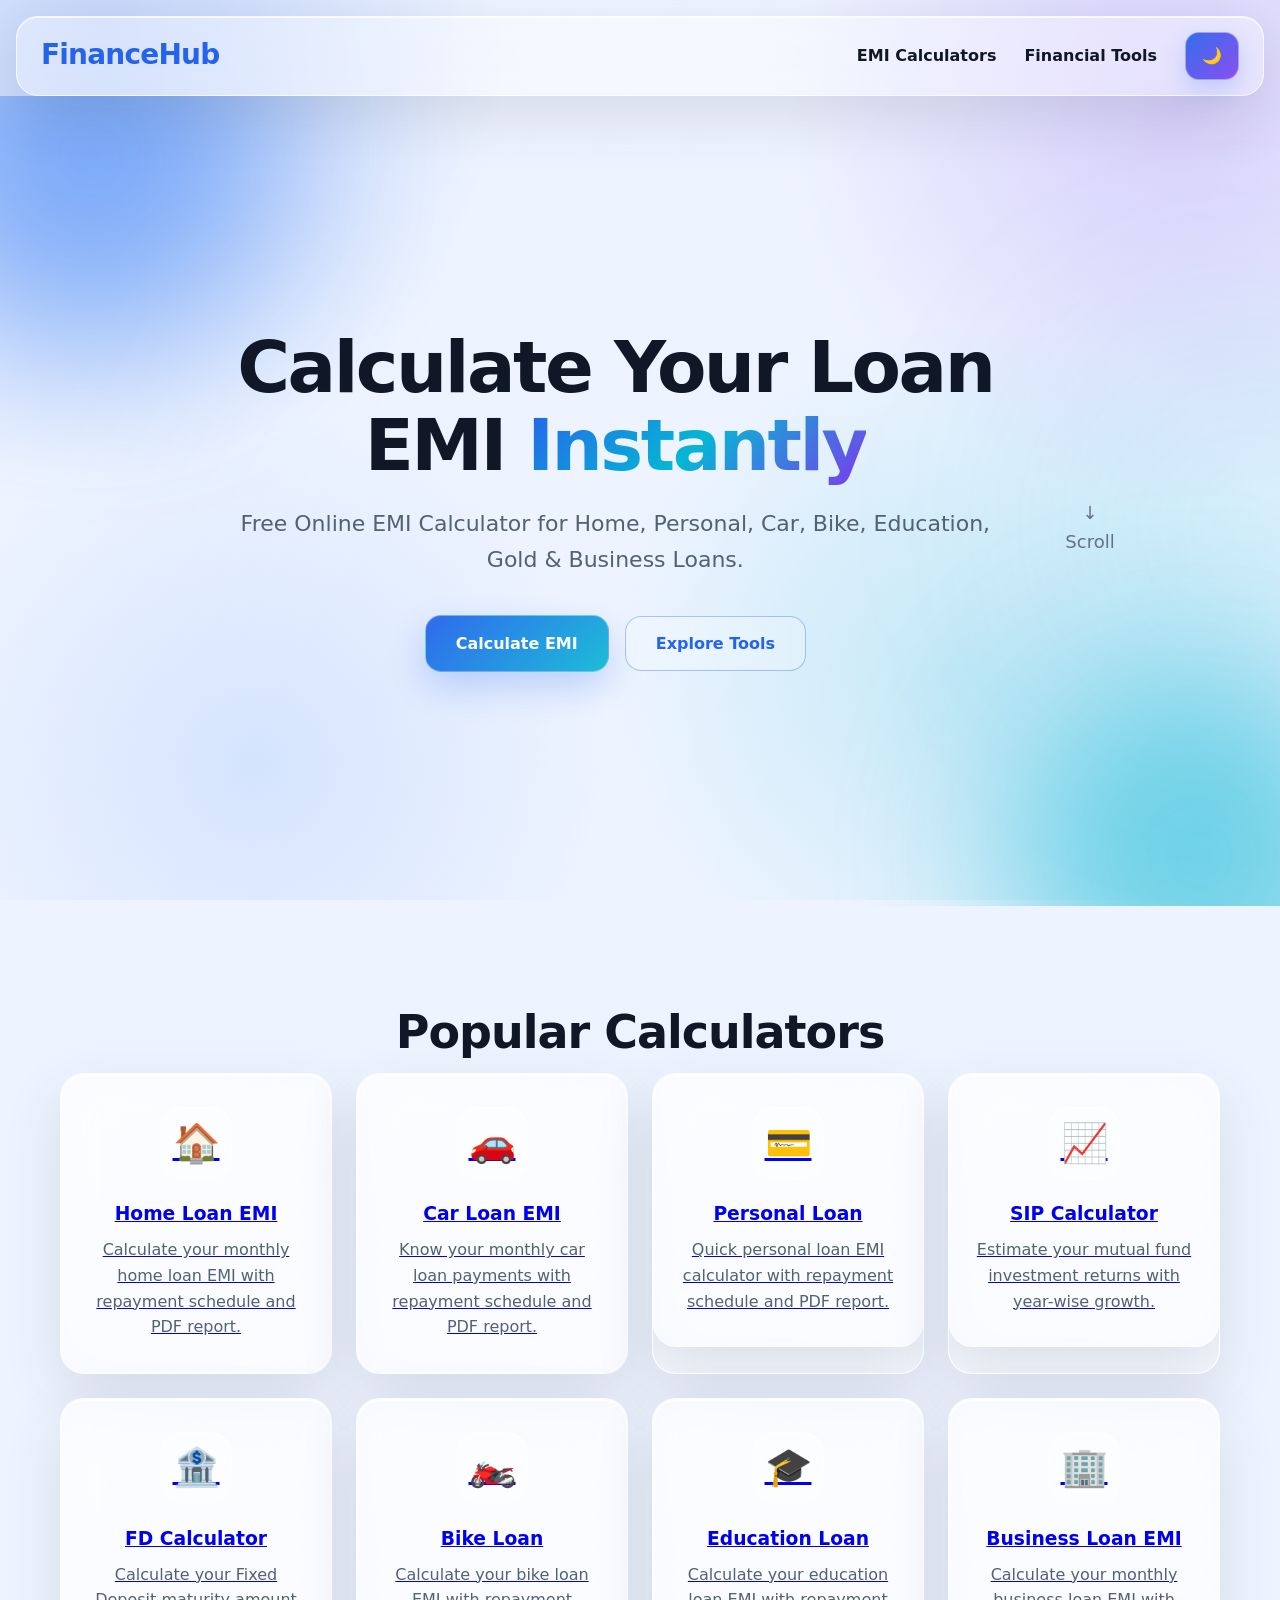
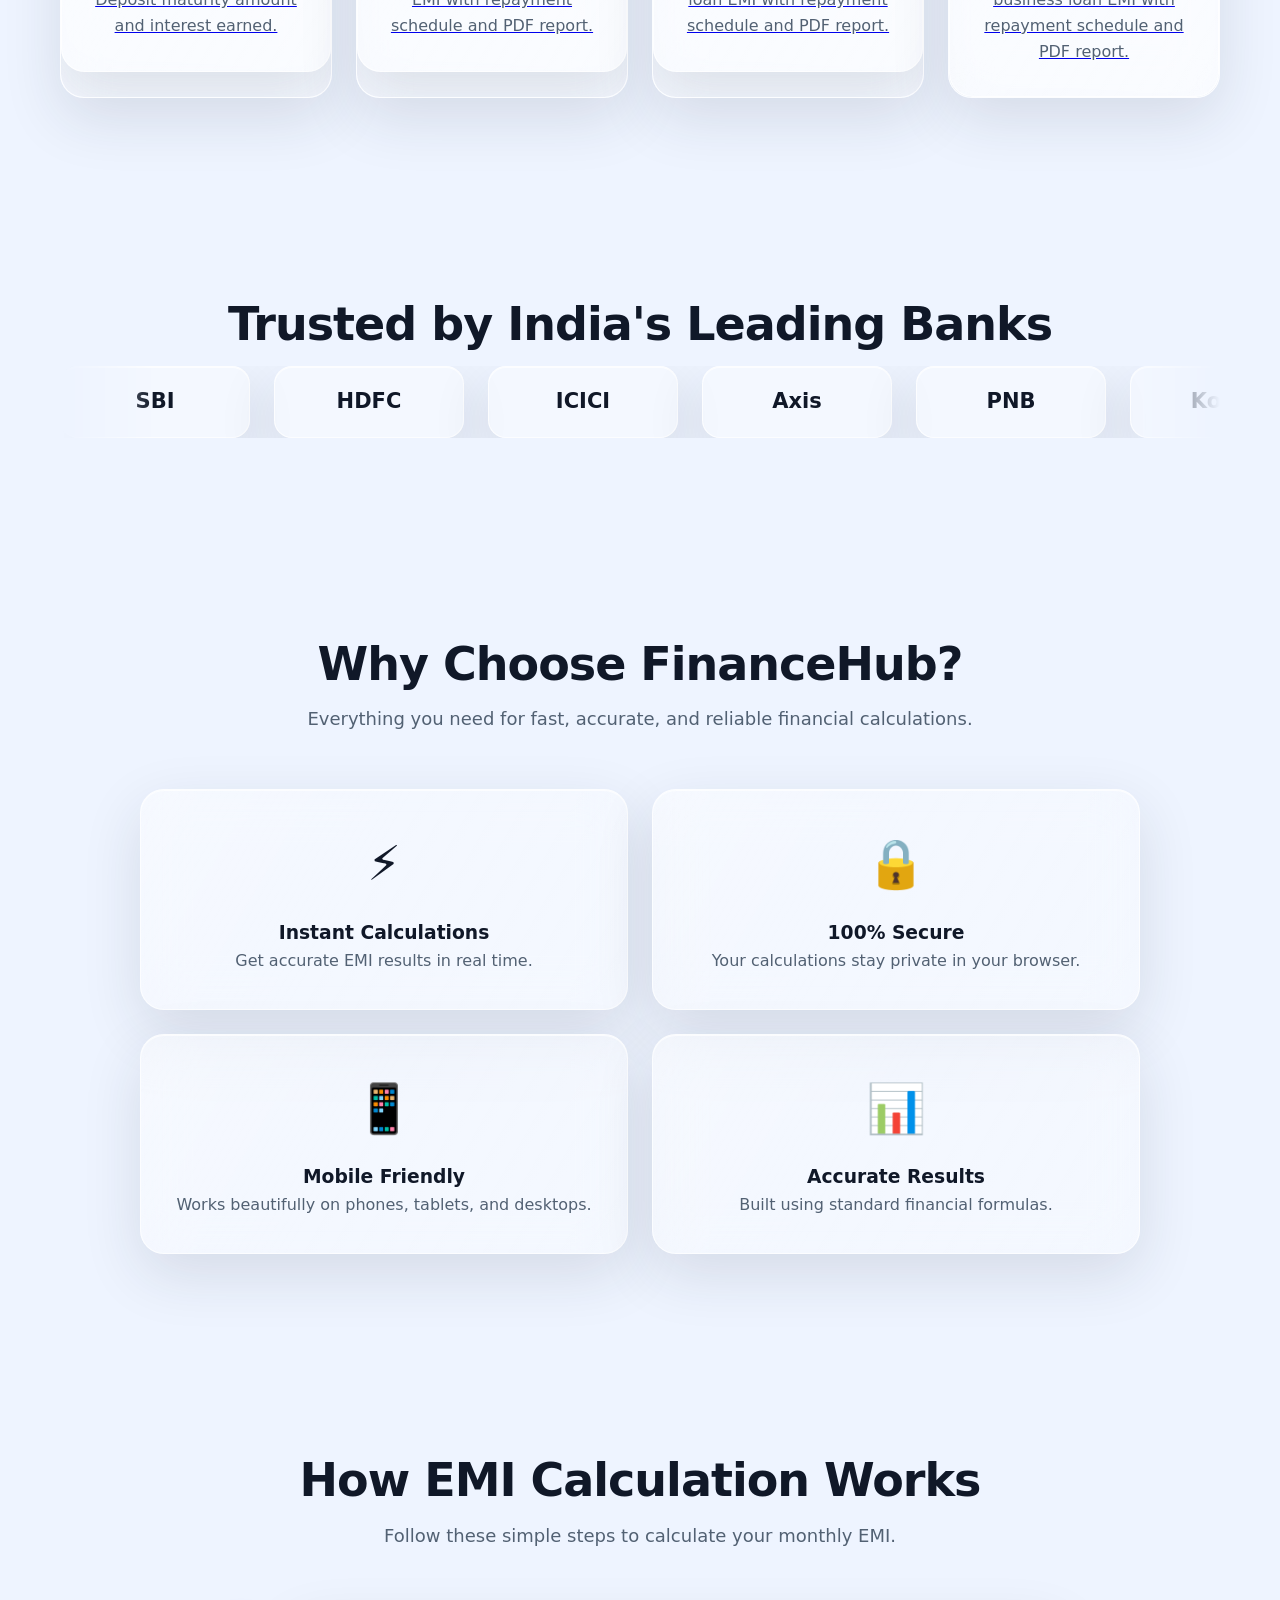
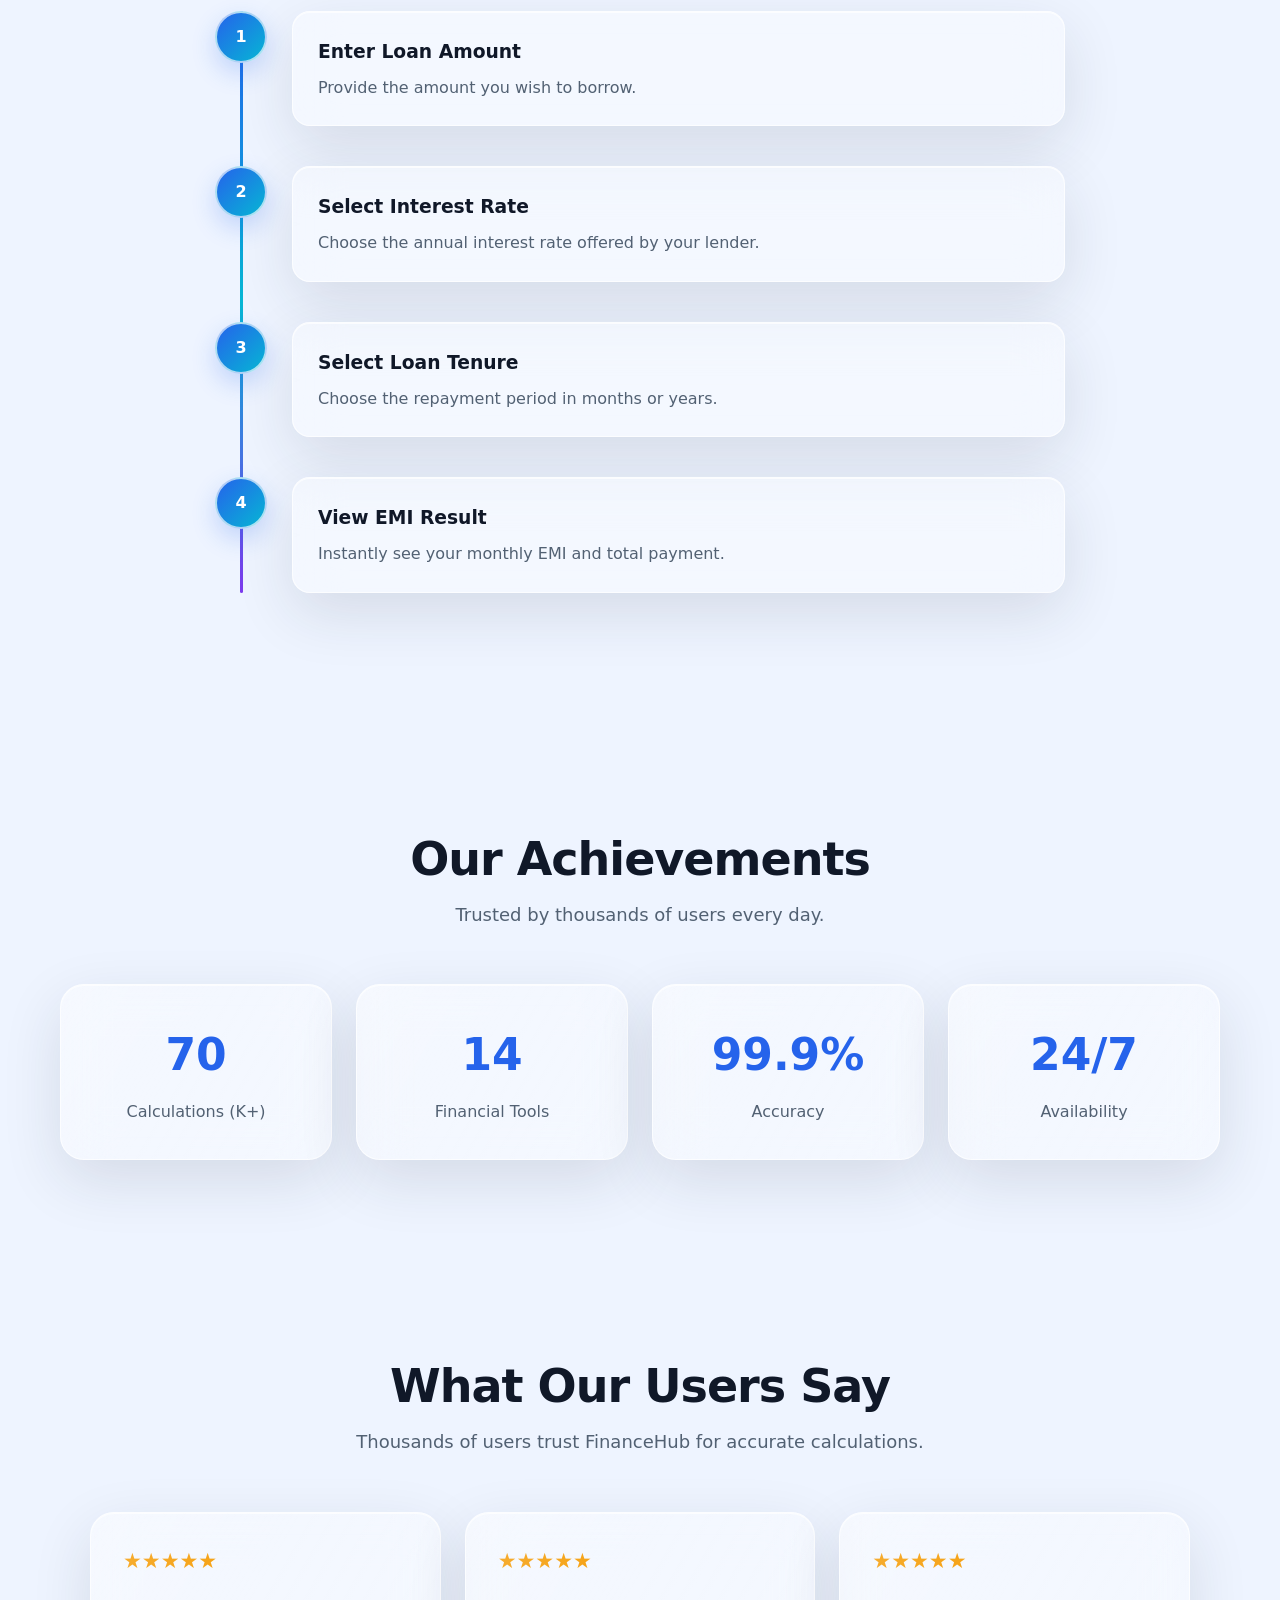
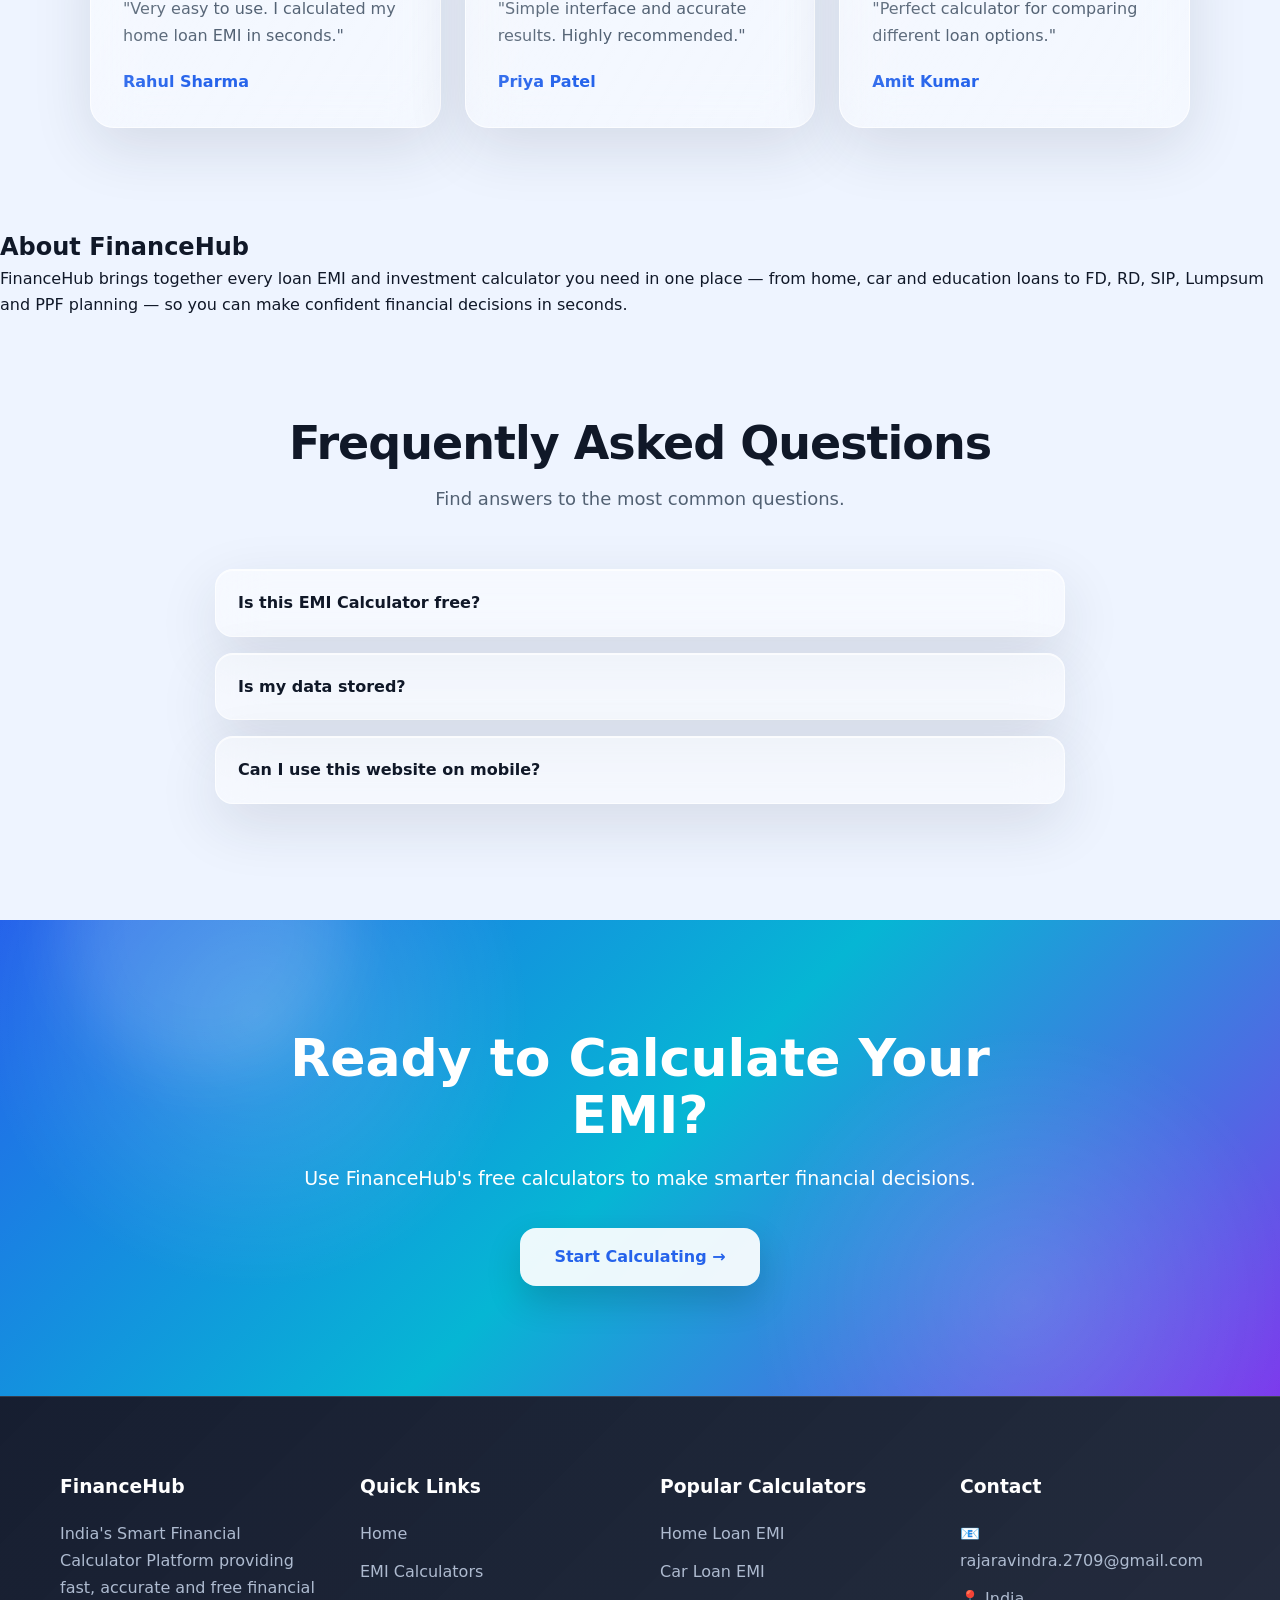
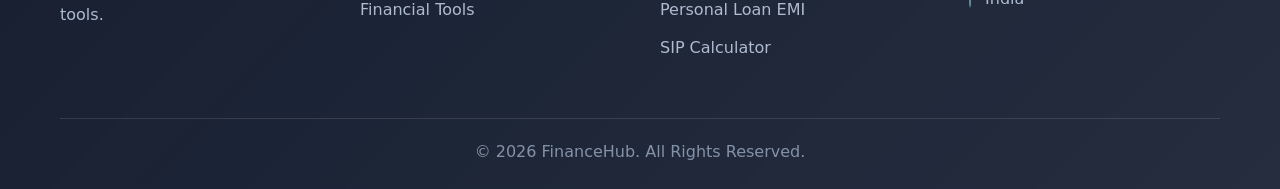
==== commit d2a0adc8: "Update index.html" ====
--- a/index.html
+++ b/index.html
@@ -444,7 +444,7 @@
         <div class="footer-column">
             <h3>Contact</h3>
 
-            <p>📧 support@financehub.com</p>
+            <p>📧 rajaravindra.2709@gmail.com</p>
             <p>📍 India</p>
         </div>
 
